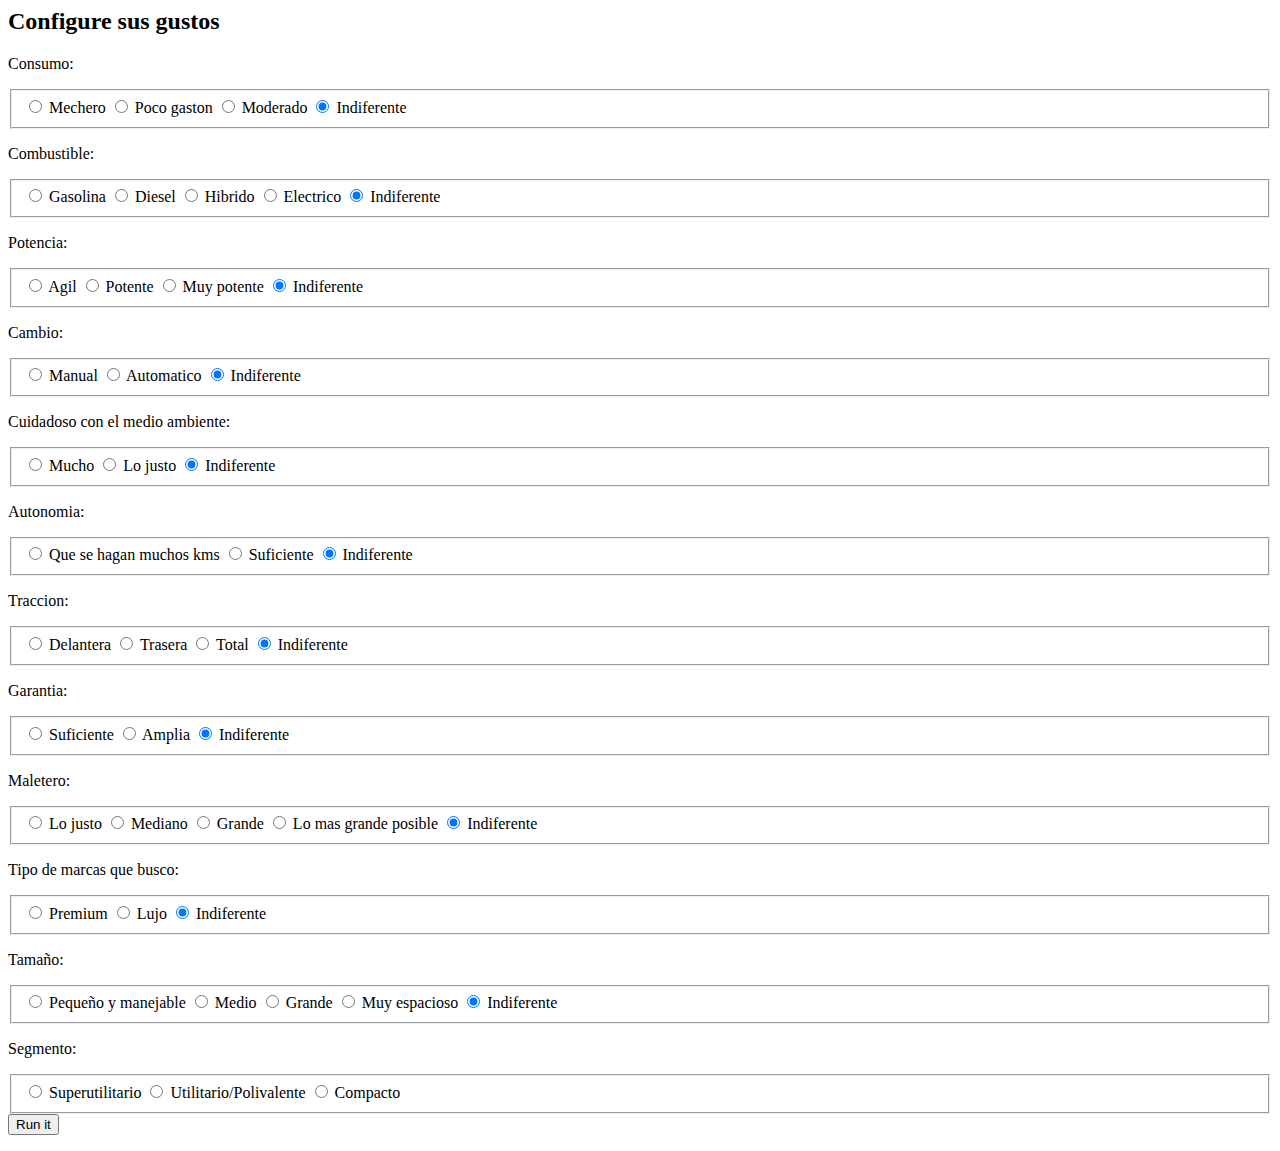
==== CarRecommender/templates/student.html @ e335755c "commited!" ====
<html>
   <body>
      <h2> Configure sus gustos </h2>
      <form action = "http://localhost:5000/result" method = "POST">
          
          <p>Consumo:</p>
          <fieldset id="groupConsumo">
            <input type="radio"
             name="Consumo" value="Mechero">
            <label for="contactChoice1">Mechero</label>
              
            <input type="radio"
             name="Consumo" value="Poco gaston">
            <label for="contactChoice1">Poco gaston</label>

            <input type="radio"
             name="Consumo" value="Moderado">
            <label for="contactChoice2">Moderado</label>

            <input type="radio"
             name="Consumo" value="Indiferente" checked="checked">
            <label for="contactChoice3">Indiferente</label>
          </fieldset>
          
          <p>Combustible:</p>
          <fieldset id="groupCombustible">
            <input type="radio"
             name="Combustible" value="Gasolina">
            <label for="contactChoice1">Gasolina</label>
              
            <input type="radio"
             name="Combustible" value="Diesel">
            <label for="contactChoice1">Diesel</label>

            <input type="radio"
             name="Combustible" value="Hibrido">
            <label for="contactChoice2">Hibrido</label>

            <input type="radio"
             name="Combustible" value="Electrico">
            <label for="contactChoice3">Electrico</label>

            <input type="radio"
             name="Combustible" value="Indiferente" checked="checked">
            <label for="contactChoice3">Indiferente</label>
          </fieldset>
          
          <p>Potencia:</p>
          <fieldset id="groupPotencia">             
            <input type="radio"
             name="Potencia" value="Agil">
            <label for="contactChoice1">Agil</label>

            <input type="radio"
             name="Potencia" value="Potente">
            <label for="contactChoice2">Potente</label>

            <input type="radio"
             name="Potencia" value="Muy potente">
            <label for="contactChoice3">Muy potente</label>
           
            <input type="radio"
             name="Potencia" value="Indiferente" checked="checked">
            <label for="contactChoice3">Indiferente</label>
          </fieldset>
          
          <p>Cambio:</p>
          <fieldset id="groupCambio">
            <input type="radio"
             name="Cambio" value="Manual">
            <label for="contactChoice1">Manual</label>
              
            <input type="radio"
             name="Cambio" value="Automatico">
            <label for="contactChoice1">Automatico</label>

            <input type="radio"
             name="Cambio" value="Indiferente" checked="checked">
            <label for="contactChoice2">Indiferente</label>
          </fieldset>
          
          <p>Cuidadoso con el medio ambiente:</p>
          <fieldset id="groupCo2">
            <input type="radio"
             name="Co2" value="Mucho">
            <label for="contactChoice1">Mucho</label>
              
            <input type="radio"
             name="Co2" value="Lo justo">
            <label for="contactChoice1">Lo justo</label>

            <input type="radio"
             name="Co2" value="Indiferente" checked="checked">
            <label for="contactChoice2">Indiferente</label>
          </fieldset>
          
          <p>Autonomia:</p>
          <fieldset id="groupAutonomia">
            <input type="radio"
             name="Autonomia" value="Que se hagan muchos kms">
            <label for="contactChoice1">Que se hagan muchos kms</label>
              
            <input type="radio"
             name="Autonomia" value="Suficiente">
            <label for="contactChoice1">Suficiente</label>

            <input type="radio"
             name="Autonomia" value="Indiferente" checked="checked">
            <label for="contactChoice2">Indiferente</label>
          </fieldset>
          
          <p>Traccion:</p>
          <fieldset id="groupTraccion">
            <input type="radio"
             name="Traccio" value="Delantera">
            <label for="contactChoice1">Delantera</label>
              
            <input type="radio"
             name="Traccio" value="Trasera">
            <label for="contactChoice1">Trasera</label>

            <input type="radio"
             name="Traccio" value="Total">
            <label for="contactChoice2">Total</label>
              
            <input type="radio"
             name="Traccio" value="Indiferente" checked="checked">
            <label for="contactChoice2">Indiferente</label>
          </fieldset>
          
          <p>Garantia:</p>
          <fieldset id="groupGarantia">
            <input type="radio"
             name="Garantia" value="Suficiente">
            <label for="contactChoice1">Suficiente</label>
              
            <input type="radio"
             name="Garantia" value="Amplia">
            <label for="contactChoice1">Amplia</label>

            <input type="radio"
             name="Garantia" value="Indiferente" checked="checked">
            <label for="contactChoice2">Indiferente</label>
          </fieldset>
          
          <p>Maletero:</p>
          <fieldset id="groupMaletero">
            <input type="radio"
             name="Maletero" value="Lo justo">
            <label for="contactChoice1">Lo justo</label>
              
            <input type="radio"
             name="Maletero" value="Mediano">
            <label for="contactChoice1">Mediano</label>

            <input type="radio"
             name="Maletero" value="Grande">
            <label for="contactChoice2">Grande</label>
              
            <input type="radio"
             name="Maletero" value="Lo mas grande posible">
            <label for="contactChoice2">Lo mas grande posible</label>
              
            <input type="radio"
             name="Maletero" value="Indiferente" checked="checked">
            <label for="contactChoice2">Indiferente</label>
          </fieldset>
          
          <p>Tipo de marcas que busco:</p>
          <fieldset id="groupMarcas">            
            <input type="radio"
             name="Marcas" value="Premium">
            <label for="contactChoice1">Premium</label>

            <input type="radio"
             name="Marcas" value="Lujo">
            <label for="contactChoice2">Lujo</label>

            <input type="radio"
             name="Marcas" value="Indiferente" checked="checked">
            <label for="contactChoice1">Indiferente</label>
          </fieldset>
          
          <p>Tamaño:</p>
          <fieldset id="groupTamaño">
            <input type="radio"
             name="Tamaño" value="Pequeño y manejable">
            <label for="contactChoice1">Pequeño y manejable</label>
              
            <input type="radio"
             name="Tamaño" value="Medio">
            <label for="contactChoice1">Medio</label>

            <input type="radio"
             name="Tamaño" value="Grande">
            <label for="contactChoice2">Grande</label>
              
            <input type="radio"
             name="Tamaño" value="Muy espacioso">
            <label for="contactChoice2">Muy espacioso</label>
              
            <input type="radio"
             name="Tamaño" value="Indiferente" checked="checked">
            <label for="contactChoice2">Indiferente</label>
          </fieldset>
          
          <p>Segmento:</p>
          <fieldset id="groupSegmento">
            <input type="radio"
             name="Segmento" value="Superutilitario">
            <label for="contactChoice1">Superutilitario</label>
              
            <input type="radio"
             name="Segmento" value="Utilitario/Polivalente">
            <label for="contactChoice1">Utilitario/Polivalente</label>

            <input type="radio"
             name="Segmento" value="Compacto">
            <label for="contactChoice2">Compacto</label>
          </fieldset>
          <button type="submit" class="btn btn-primary">Run it</button>
      </form>
      
   </body>
</html>
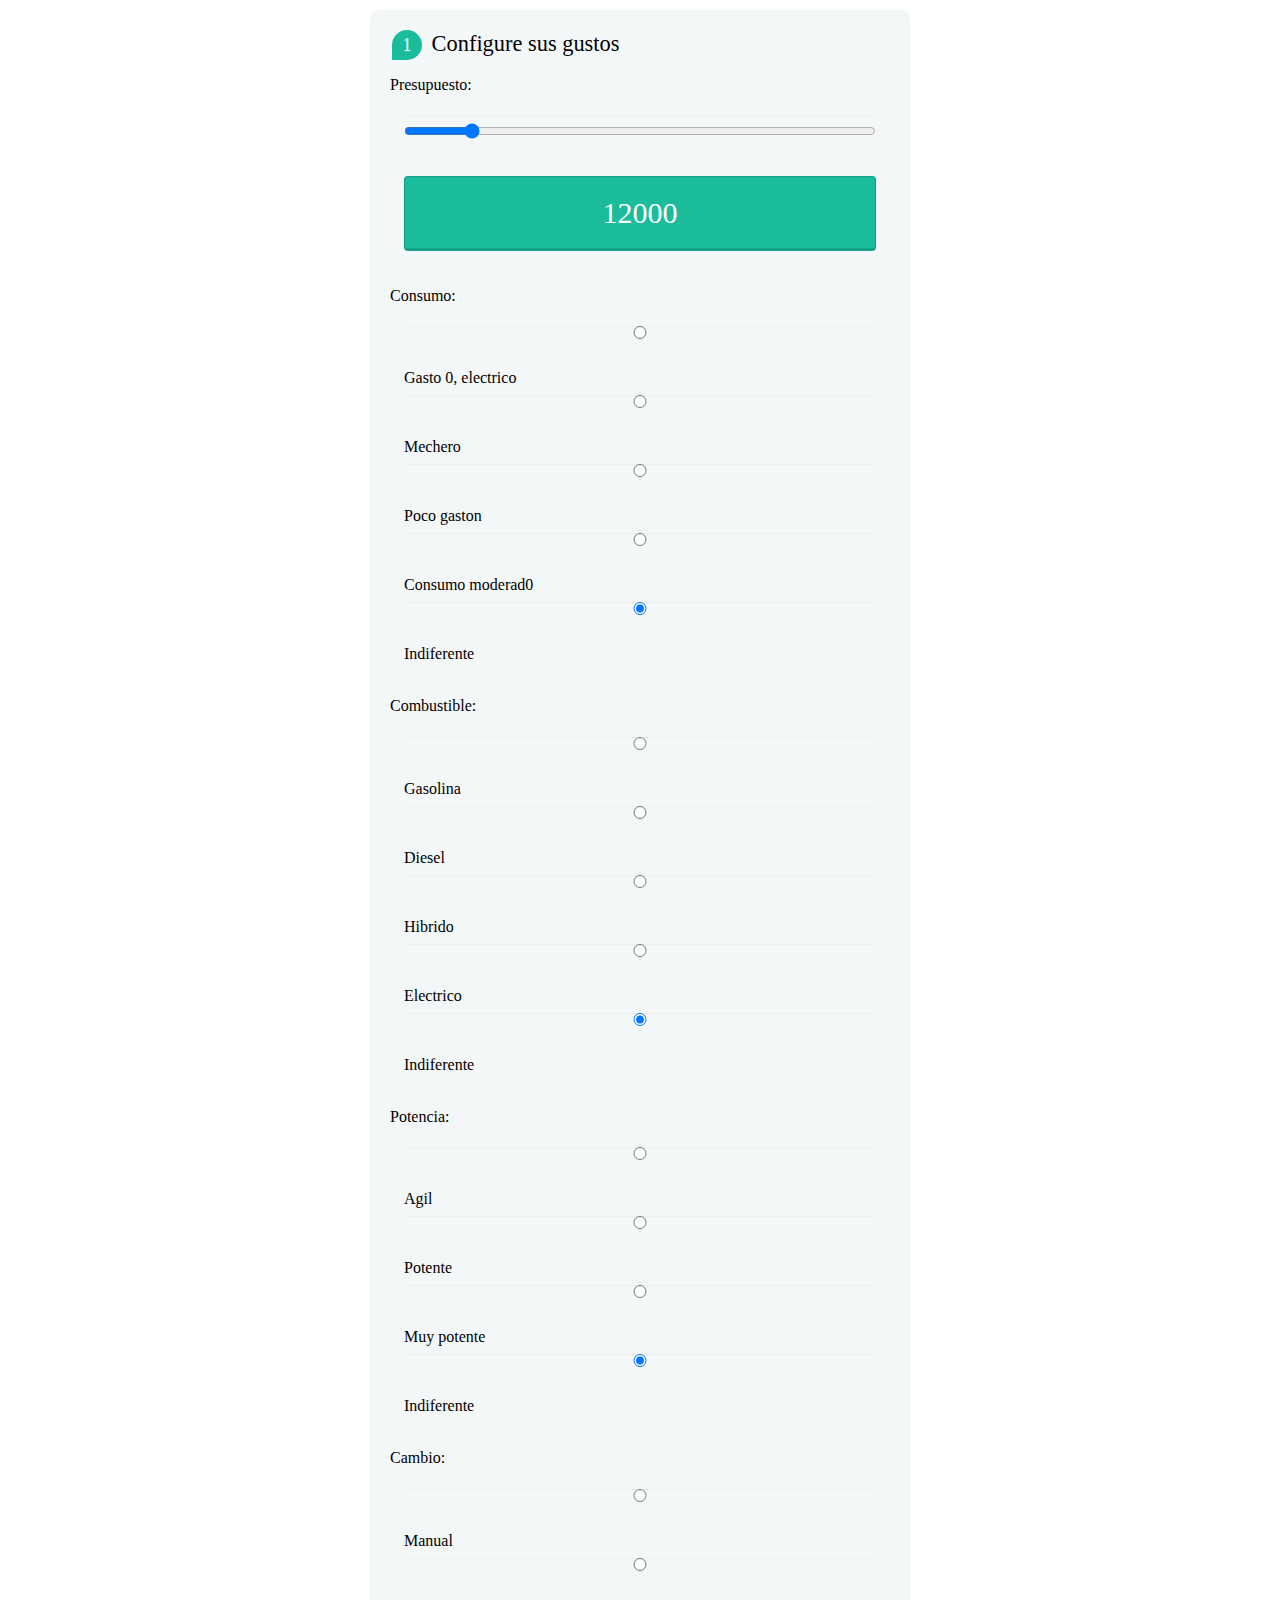
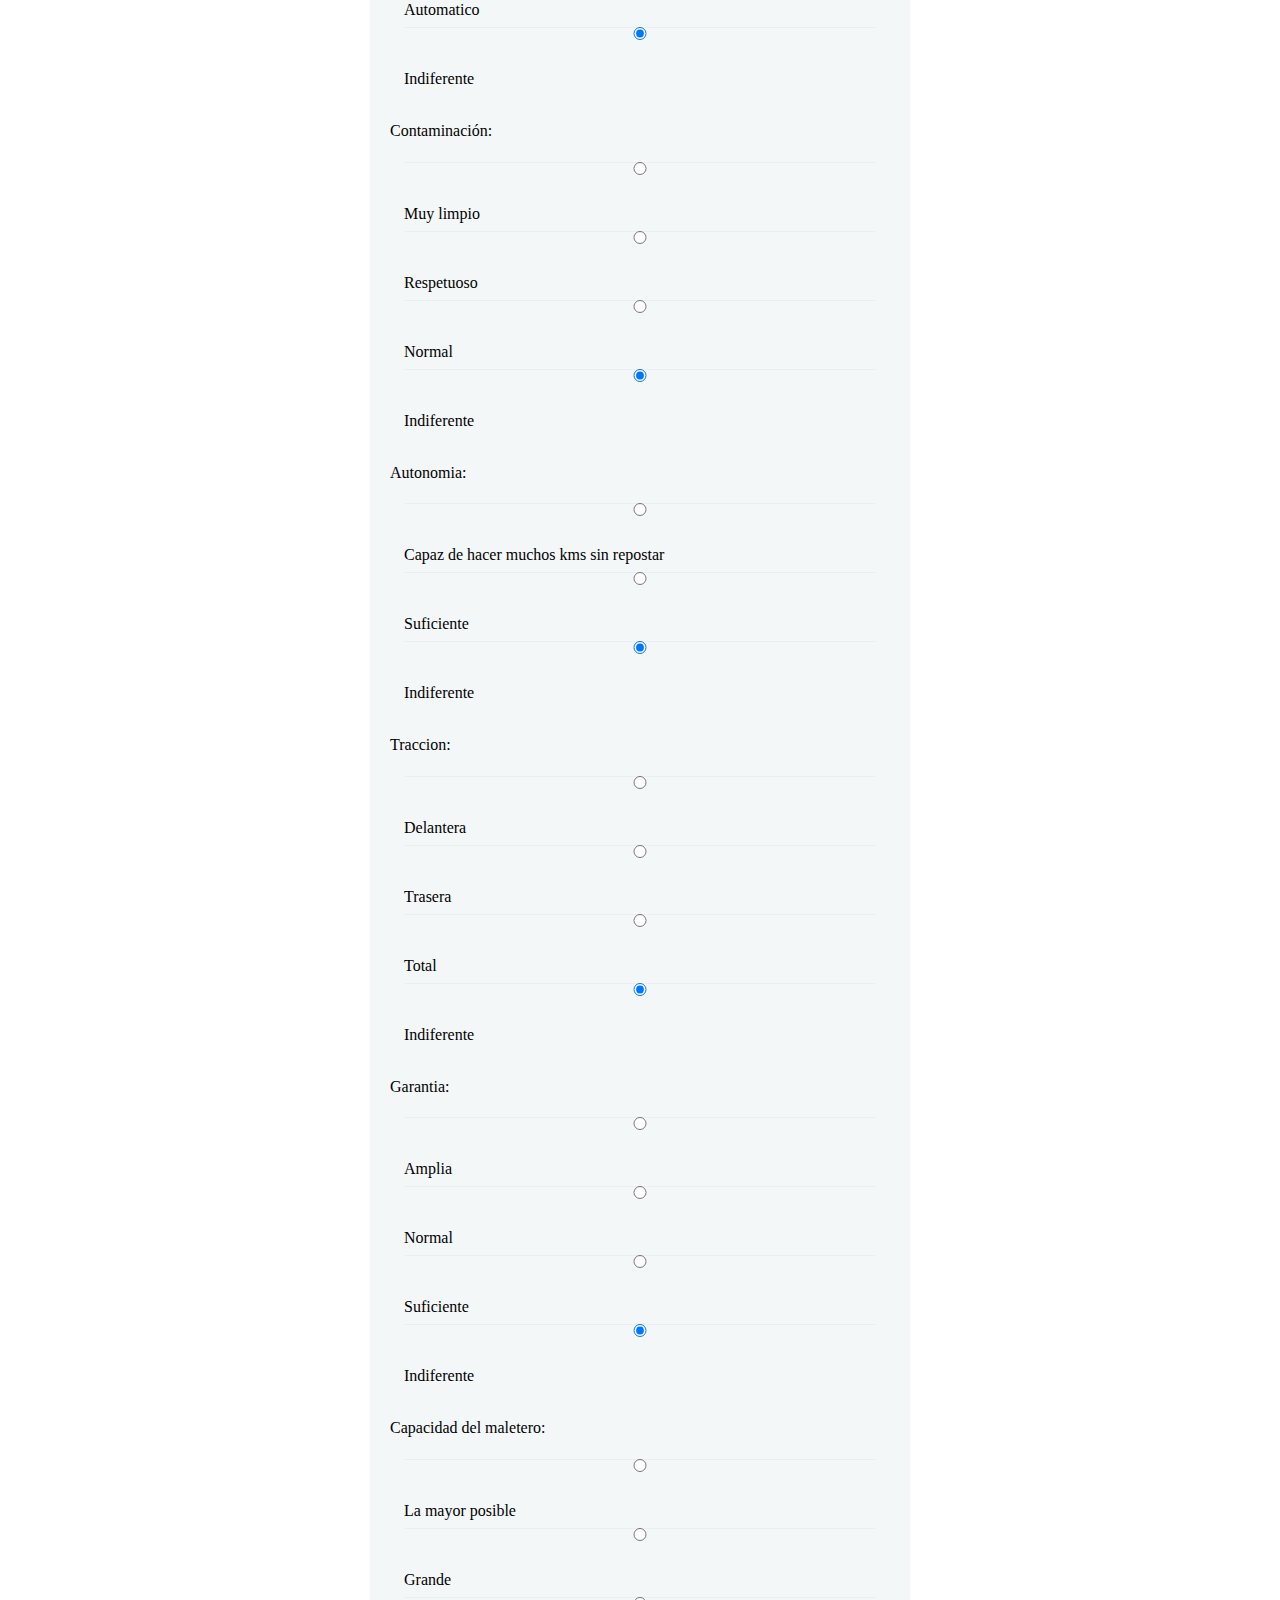
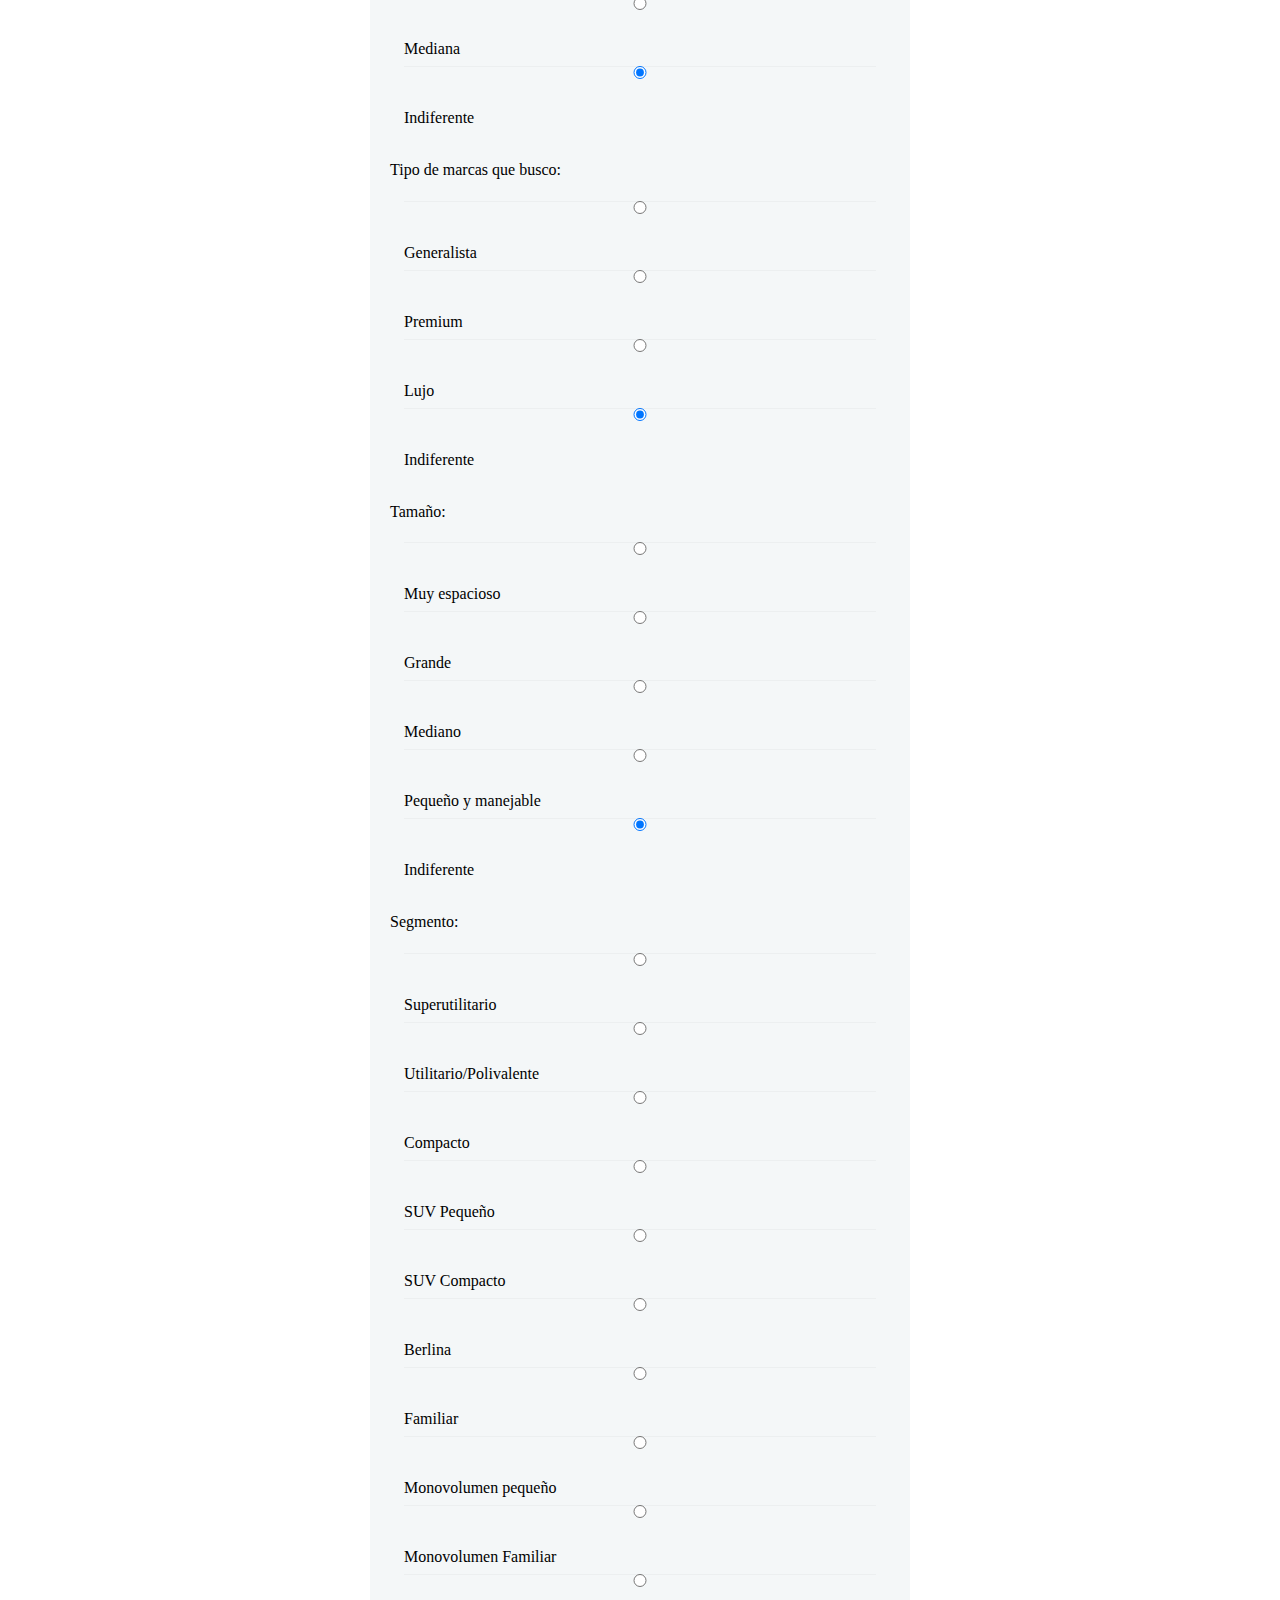
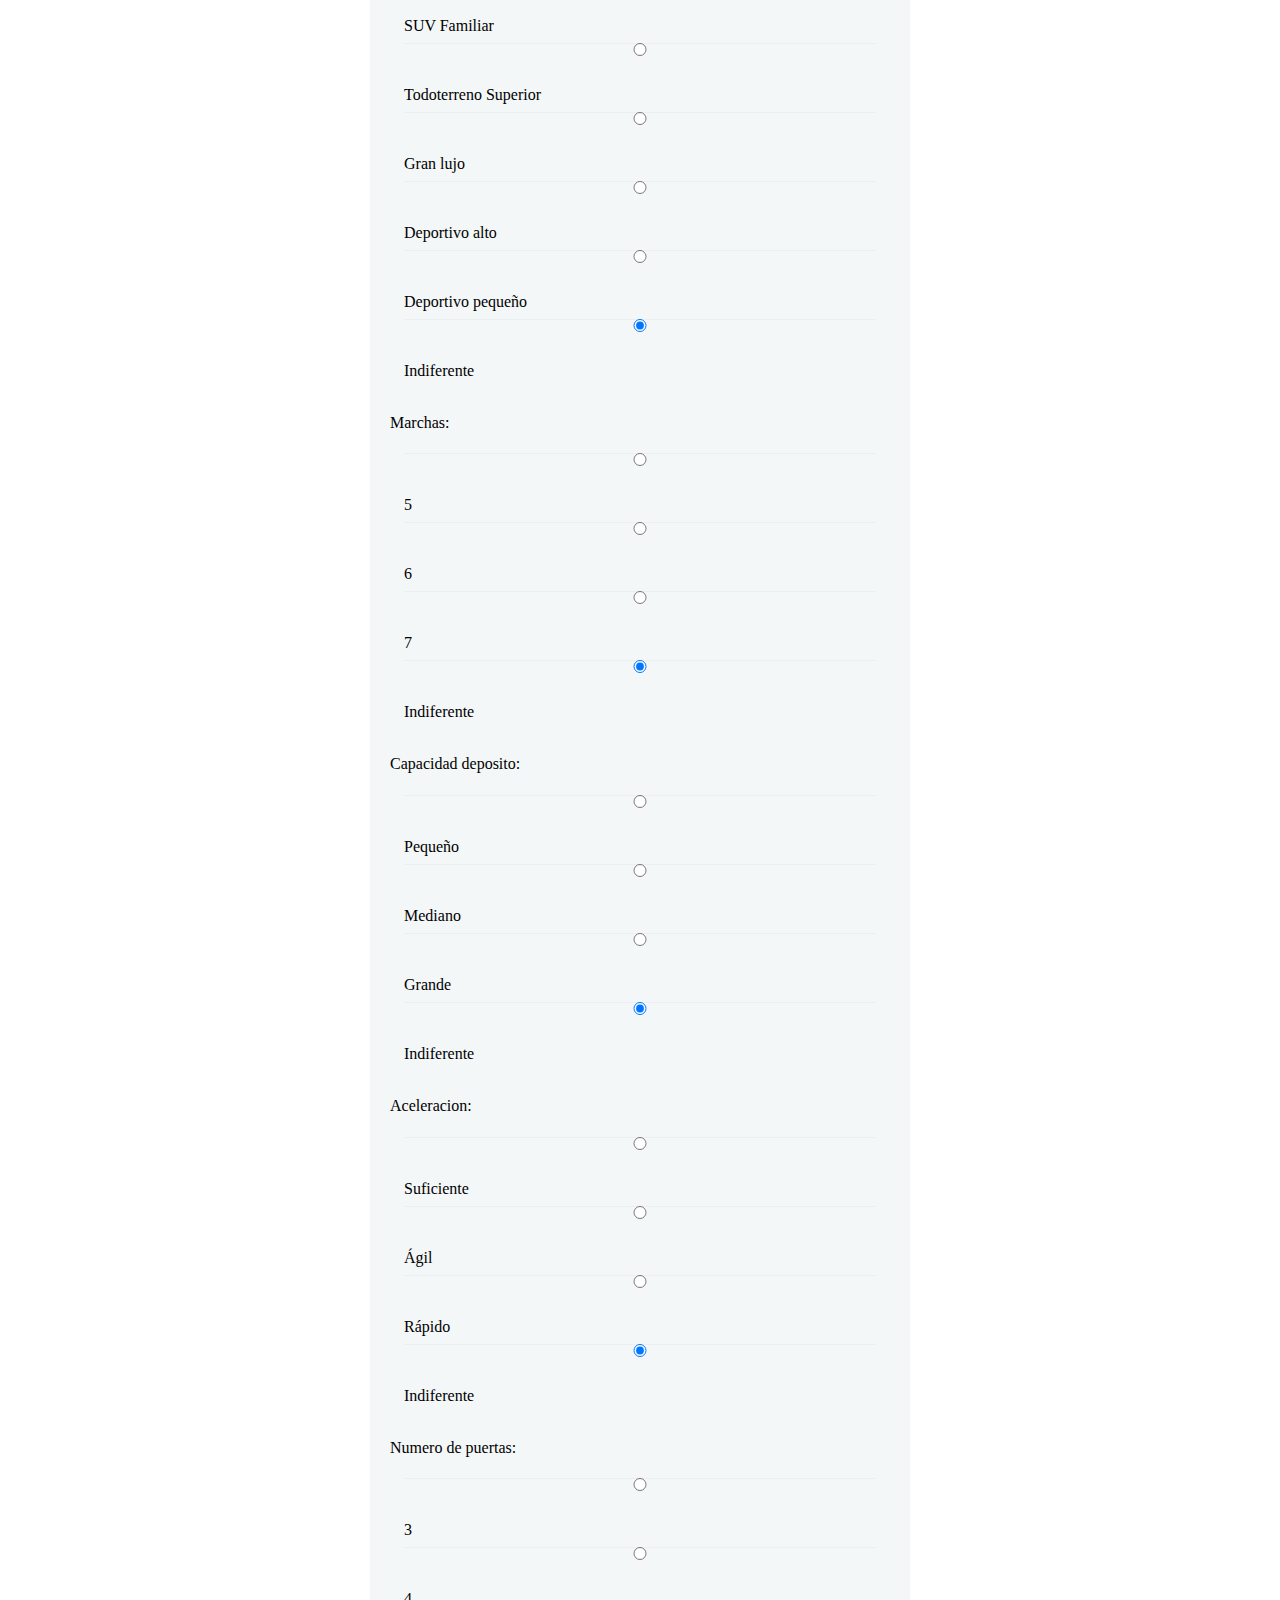
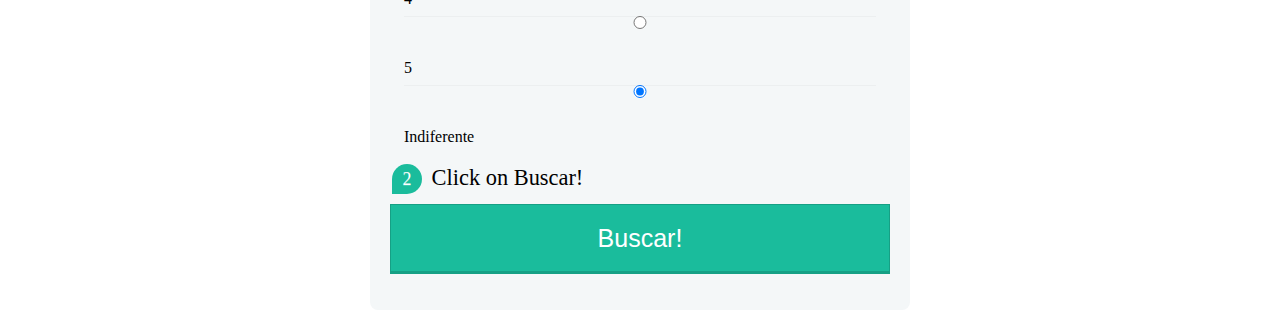
==== commit 97975264: "Subida way!" ====
--- a/CarRecommender/templates/student.html
+++ b/CarRecommender/templates/student.html
@@ -1,225 +1,480 @@
 <html>
-   <body>
-      <h2> Configure sus gustos </h2>
-      <form action = "http://localhost:5000/result" method = "POST">
-          
-          <p>Consumo:</p>
-          <fieldset id="groupConsumo">
-            <input type="radio"
-             name="Consumo" value="Mechero">
-            <label for="contactChoice1">Mechero</label>
-              
-            <input type="radio"
-             name="Consumo" value="Poco gaston">
-            <label for="contactChoice1">Poco gaston</label>
-
-            <input type="radio"
-             name="Consumo" value="Moderado">
-            <label for="contactChoice2">Moderado</label>
-
-            <input type="radio"
-             name="Consumo" value="Indiferente" checked="checked">
-            <label for="contactChoice3">Indiferente</label>
-          </fieldset>
-          
-          <p>Combustible:</p>
-          <fieldset id="groupCombustible">
-            <input type="radio"
-             name="Combustible" value="Gasolina">
-            <label for="contactChoice1">Gasolina</label>
-              
-            <input type="radio"
-             name="Combustible" value="Diesel">
-            <label for="contactChoice1">Diesel</label>
-
-            <input type="radio"
-             name="Combustible" value="Hibrido">
-            <label for="contactChoice2">Hibrido</label>
-
-            <input type="radio"
-             name="Combustible" value="Electrico">
-            <label for="contactChoice3">Electrico</label>
-
-            <input type="radio"
-             name="Combustible" value="Indiferente" checked="checked">
-            <label for="contactChoice3">Indiferente</label>
-          </fieldset>
-          
-          <p>Potencia:</p>
-          <fieldset id="groupPotencia">             
-            <input type="radio"
-             name="Potencia" value="Agil">
-            <label for="contactChoice1">Agil</label>
-
-            <input type="radio"
-             name="Potencia" value="Potente">
-            <label for="contactChoice2">Potente</label>
-
-            <input type="radio"
-             name="Potencia" value="Muy potente">
-            <label for="contactChoice3">Muy potente</label>
-           
-            <input type="radio"
-             name="Potencia" value="Indiferente" checked="checked">
-            <label for="contactChoice3">Indiferente</label>
-          </fieldset>
-          
-          <p>Cambio:</p>
-          <fieldset id="groupCambio">
-            <input type="radio"
-             name="Cambio" value="Manual">
-            <label for="contactChoice1">Manual</label>
-              
-            <input type="radio"
-             name="Cambio" value="Automatico">
-            <label for="contactChoice1">Automatico</label>
-
-            <input type="radio"
-             name="Cambio" value="Indiferente" checked="checked">
-            <label for="contactChoice2">Indiferente</label>
-          </fieldset>
-          
-          <p>Cuidadoso con el medio ambiente:</p>
-          <fieldset id="groupCo2">
-            <input type="radio"
-             name="Co2" value="Mucho">
-            <label for="contactChoice1">Mucho</label>
-              
-            <input type="radio"
-             name="Co2" value="Lo justo">
-            <label for="contactChoice1">Lo justo</label>
-
-            <input type="radio"
-             name="Co2" value="Indiferente" checked="checked">
-            <label for="contactChoice2">Indiferente</label>
-          </fieldset>
-          
-          <p>Autonomia:</p>
-          <fieldset id="groupAutonomia">
-            <input type="radio"
-             name="Autonomia" value="Que se hagan muchos kms">
-            <label for="contactChoice1">Que se hagan muchos kms</label>
-              
-            <input type="radio"
-             name="Autonomia" value="Suficiente">
-            <label for="contactChoice1">Suficiente</label>
-
-            <input type="radio"
-             name="Autonomia" value="Indiferente" checked="checked">
-            <label for="contactChoice2">Indiferente</label>
-          </fieldset>
-          
-          <p>Traccion:</p>
-          <fieldset id="groupTraccion">
-            <input type="radio"
-             name="Traccio" value="Delantera">
-            <label for="contactChoice1">Delantera</label>
-              
-            <input type="radio"
-             name="Traccio" value="Trasera">
-            <label for="contactChoice1">Trasera</label>
-
-            <input type="radio"
-             name="Traccio" value="Total">
-            <label for="contactChoice2">Total</label>
-              
-            <input type="radio"
-             name="Traccio" value="Indiferente" checked="checked">
-            <label for="contactChoice2">Indiferente</label>
-          </fieldset>
-          
-          <p>Garantia:</p>
-          <fieldset id="groupGarantia">
-            <input type="radio"
-             name="Garantia" value="Suficiente">
-            <label for="contactChoice1">Suficiente</label>
-              
-            <input type="radio"
-             name="Garantia" value="Amplia">
-            <label for="contactChoice1">Amplia</label>
-
-            <input type="radio"
-             name="Garantia" value="Indiferente" checked="checked">
-            <label for="contactChoice2">Indiferente</label>
-          </fieldset>
-          
-          <p>Maletero:</p>
-          <fieldset id="groupMaletero">
-            <input type="radio"
-             name="Maletero" value="Lo justo">
-            <label for="contactChoice1">Lo justo</label>
-              
-            <input type="radio"
-             name="Maletero" value="Mediano">
-            <label for="contactChoice1">Mediano</label>
-
-            <input type="radio"
-             name="Maletero" value="Grande">
-            <label for="contactChoice2">Grande</label>
-              
-            <input type="radio"
-             name="Maletero" value="Lo mas grande posible">
-            <label for="contactChoice2">Lo mas grande posible</label>
-              
-            <input type="radio"
-             name="Maletero" value="Indiferente" checked="checked">
-            <label for="contactChoice2">Indiferente</label>
-          </fieldset>
-          
-          <p>Tipo de marcas que busco:</p>
-          <fieldset id="groupMarcas">            
-            <input type="radio"
-             name="Marcas" value="Premium">
-            <label for="contactChoice1">Premium</label>
-
-            <input type="radio"
-             name="Marcas" value="Lujo">
-            <label for="contactChoice2">Lujo</label>
-
-            <input type="radio"
-             name="Marcas" value="Indiferente" checked="checked">
-            <label for="contactChoice1">Indiferente</label>
-          </fieldset>
-          
-          <p>Tamaño:</p>
-          <fieldset id="groupTamaño">
-            <input type="radio"
-             name="Tamaño" value="Pequeño y manejable">
-            <label for="contactChoice1">Pequeño y manejable</label>
-              
-            <input type="radio"
-             name="Tamaño" value="Medio">
-            <label for="contactChoice1">Medio</label>
-
-            <input type="radio"
-             name="Tamaño" value="Grande">
-            <label for="contactChoice2">Grande</label>
-              
-            <input type="radio"
-             name="Tamaño" value="Muy espacioso">
-            <label for="contactChoice2">Muy espacioso</label>
-              
-            <input type="radio"
-             name="Tamaño" value="Indiferente" checked="checked">
-            <label for="contactChoice2">Indiferente</label>
-          </fieldset>
-          
-          <p>Segmento:</p>
-          <fieldset id="groupSegmento">
-            <input type="radio"
-             name="Segmento" value="Superutilitario">
-            <label for="contactChoice1">Superutilitario</label>
-              
-            <input type="radio"
-             name="Segmento" value="Utilitario/Polivalente">
-            <label for="contactChoice1">Utilitario/Polivalente</label>
-
-            <input type="radio"
-             name="Segmento" value="Compacto">
-            <label for="contactChoice2">Compacto</label>
-          </fieldset>
-          <button type="submit" class="btn btn-primary">Run it</button>
-      </form>
-      
+    <head>
+        <style>
+            
+            .form-style-5{
+            max-width: 500px;
+            padding: 10px 20px;
+            background: #f4f7f8;
+            margin: 10px auto;
+            padding: 20px;
+            background: #f4f7f8;
+            border-radius: 8px;
+            font-family: Georgia, "Times New Roman", Times, serif;
+        }
+        .form-style-5 fieldset{
+            border: none;
+        }
+        .form-style-5 legend {
+            font-size: 1.4em;
+            margin-bottom: 10px;
+        }
+        .form-style-5 label {
+            display: block;
+            margin-bottom: 8px;
+        }
+        .form-style-5 output,
+        .form-style-5 input[type="range"],
+        .form-style-5 input[type="radio"] {
+            font-family: Georgia, "Times New Roman", Times, serif;
+            background: rgba(255,255,255,.1);
+            border: none;
+            border-radius: 4px;
+            font-size: 16px;
+            margin: 0;
+            outline: 0;
+            padding: 7px;
+            width: 100%;
+            box-sizing: border-box; 
+            -webkit-box-sizing: border-box;
+            -moz-box-sizing: border-box; 
+            background-color: #e8eeef;
+            color:#8a97a0;
+            -webkit-box-shadow: 0 1px 0 rgba(0,0,0,0.03) inset;
+            box-shadow: 0 1px 0 rgba(0,0,0,0.03) inset;
+            margin-bottom: 30px;
+
+        }
+        .form-style-5 input[type="range"]:focus,
+        .form-style-5 input[type="radio"]:focus{
+            background: #d2d9dd;
+        }
+
+        .form-style-5 .number {
+            background: #1abc9c;
+            color: #fff;
+            height: 30px;
+            width: 30px;
+            display: inline-block;
+            font-size: 0.8em;
+            margin-right: 4px;
+            line-height: 30px;
+            text-align: center;
+            text-shadow: 0 1px 0 rgba(255,255,255,0.2);
+            border-radius: 15px 15px 15px 0px;
+        }
+        .form-style-5 output{
+            position: relative;
+            display: block;
+            padding: 19px 39px 18px 39px;
+            color: #FFF;
+            margin: 0 auto;
+            background: #1abc9c;
+            font-size: 30px;
+            text-align: center;
+            font-style: normal;
+            width: 100%;
+            border: 1px solid #16a085;
+            border-width: 1px 1px 3px;
+            margin-bottom: 10px;
+        }
+            
+        .form-style-5 input[type="submit"],
+        .form-style-5 input[type="button"]
+        {
+            position: relative;
+            display: block;
+            padding: 19px 39px 18px 39px;
+            color: #FFF;
+            margin: 0 auto;
+            background: #1abc9c;
+            font-size: 25px;
+            text-align: center;
+            font-style: normal;
+            width: 100%;
+            border: 1px solid #16a085;
+            border-width: 1px 1px 3px;
+            margin-bottom: 10px;
+        }
+        .form-style-5 input[type="submit"]:hover,
+        .form-style-5 input[type="button"]:hover
+        {
+            background: #109177;
+        }
+
+
+            
+        </style>
+    </head>
+    
+    <body>
+      <div class="form-style-5">
+          <legend><span class="number">1</span>  Configure sus gustos</legend>
+          <form action = "http://localhost:5000/result" method = "POST">
+
+              <p>Presupuesto:</p>
+              <fieldset id="groupPrecio">
+
+                  <input type="range" min="0" max="100000" value="12000" step="100" list="tickmarks" id="rangeInput" oninput="output.value = rangeInput.value" style="display:inline-block; vertical-align:middle" name="presupuesto">
+
+                  <output id="output" for="rangeInput">12000</output> 
+
+              </fieldset>
+
+              <p>Consumo:</p>
+              <fieldset id="groupConsumo">
+                <input type="radio"
+                 name="Consumo" value="0">
+                <label for="contactChoice1">Gasto 0, electrico</label>
+
+                <input type="radio"
+                 name="Consumo" value="0.2">
+                <label for="contactChoice1">Mechero</label>
+
+                <input type="radio"
+                 name="Consumo" value="0.35">
+                <label for="contactChoice1">Poco gaston</label>
+
+                <input type="radio"
+                 name="Consumo" value="0.5">
+                <label for="contactChoice2">Consumo moderad0</label>
+
+                <input type="radio"
+                 name="Consumo" value="1" checked="checked">
+                <label for="contactChoice3">Indiferente</label>
+              </fieldset>
+
+              <p>Combustible:</p>
+              <fieldset id="groupCombustible">
+                <input type="radio"
+                 name="Combustible" value="0.85">
+                <label for="contactChoice1">Gasolina</label>
+
+                <input type="radio"
+                 name="Combustible" value="1">
+                <label for="contactChoice1">Diesel</label>
+
+                <input type="radio"
+                 name="Combustible" value="0.25">
+                <label for="contactChoice2">Hibrido</label>
+
+                <input type="radio"
+                 name="Combustible" value="0">
+                <label for="contactChoice3">Electrico</label>
+
+                <input type="radio"
+                 name="Combustible" value="0.9" checked="checked">
+                <label for="contactChoice3">Indiferente</label>
+              </fieldset>
+
+              <p>Potencia:</p>
+              <fieldset id="groupPotencia">             
+                <input type="radio"
+                 name="Potencia" value="0.2">
+                <label for="contactChoice1">Agil</label>
+
+                <input type="radio"
+                 name="Potencia" value="0.3">
+                <label for="contactChoice2">Potente</label>
+
+                <input type="radio"
+                 name="Potencia" value="0.6">
+                <label for="contactChoice3">Muy potente</label>
+
+                <input type="radio"
+                 name="Potencia" value="0.16" checked="checked">
+                <label for="contactChoice3">Indiferente</label>
+              </fieldset>
+
+              <p>Cambio:</p>
+              <fieldset id="groupCambio">
+                <input type="radio"
+                 name="Cambio" value="0">
+                <label for="contactChoice1">Manual</label>
+
+                <input type="radio"
+                 name="Cambio" value="1">
+                <label for="contactChoice1">Automatico</label>
+
+                <input type="radio"
+                 name="Cambio" value="0.5" checked="checked">
+                <label for="contactChoice2">Indiferente</label>
+              </fieldset>
+
+              <p>Contaminación:</p>
+              <fieldset id="groupCo2">
+                <input type="radio"
+                 name="Co2" value="0">
+                <label for="contactChoice1">Muy limpio</label>
+
+                <input type="radio"
+                 name="Co2" value="0.18">
+                <label for="contactChoice1">Respetuoso</label>
+
+                <input type="radio"
+                 name="Co2" value="0.25" checked="checked">
+                <label for="contactChoice2">Normal</label>
+
+                <input type="radio"
+                 name="Co2" value="0.3" checked="checked">
+                <label for="contactChoice2">Indiferente</label>
+              </fieldset>
+
+              <p>Autonomia:</p>
+              <fieldset id="groupAutonomia">
+                <input type="radio"
+                 name="Autonomia" value="1">
+                <label for="contactChoice1">Capaz de hacer muchos kms sin repostar</label>
+
+                <input type="radio"
+                 name="Autonomia" value="0.2">
+                <label for="contactChoice1">Suficiente</label>
+
+                <input type="radio"
+                 name="Autonomia" value="0.25" checked="checked">
+                <label for="contactChoice2">Indiferente</label>
+              </fieldset>
+
+              <p>Traccion:</p>
+              <fieldset id="groupTraccion">
+                <input type="radio"
+                 name="Traccio" value="0">
+                <label for="contactChoice1">Delantera</label>
+
+                <input type="radio"
+                 name="Traccio" value="0.4">
+                <label for="contactChoice1">Trasera</label>
+
+                <input type="radio"
+                 name="Traccio" value="1">
+                <label for="contactChoice2">Total</label>
+
+                <input type="radio"
+                 name="Traccio" value="0.2" checked="checked">
+                <label for="contactChoice2">Indiferente</label>
+              </fieldset>
+
+              <p>Garantia:</p>
+              <fieldset id="groupGarantia">
+                <input type="radio"
+                 name="Garantia" value="1">
+                <label for="contactChoice1">Amplia</label>
+
+                <input type="radio"
+                 name="Garantia" value="0.3">
+                <label for="contactChoice1">Normal</label>
+
+                <input type="radio"
+                 name="Garantia" value="0.15" checked="checked">
+                <label for="contactChoice2">Suficiente</label>              
+
+                <input type="radio"
+                 name="Garantia" value="0.2" checked="checked">
+                <label for="contactChoice2">Indiferente</label>
+              </fieldset>
+
+              <p>Capacidad del maletero:</p>
+              <fieldset id="groupMaletero">
+                <input type="radio"
+                 name="Maletero" value="1">
+                <label for="contactChoice1">La mayor posible</label>
+
+                <input type="radio"
+                 name="Maletero" value="0.8">
+                <label for="contactChoice1">Grande</label>
+
+                <input type="radio"
+                 name="Maletero" value="0.2">
+                <label for="contactChoice2">Mediana</label>
+
+                <input type="radio"
+                 name="Maletero" value="0.33" checked="checked">
+                <label for="contactChoice2">Indiferente</label>
+              </fieldset>
+
+              <p>Tipo de marcas que busco:</p>
+              <fieldset id="groupMarcas">            
+                <input type="radio"
+                 name="Marcas" value="0">
+                <label for="contactChoice1">Generalista</label>
+
+                <input type="radio"
+                 name="Marcas" value="0.6">
+                <label for="contactChoice2">Premium</label>
+
+                <input type="radio"
+                 name="Marcas" value="1">
+                <label for="contactChoice2">Lujo</label>              
+
+                <input type="radio"
+                 name="Marcas" value="0.15" checked="checked">
+                <label for="contactChoice1">Indiferente</label>
+              </fieldset>
+
+              <p>Tamaño:</p>
+              <fieldset id="groupTamaño">
+                <input type="radio"
+                 name="Tamaño" value="1">
+                <label for="contactChoice1">Muy espacioso</label>
+
+                <input type="radio"
+                 name="Tamaño" value="0.8">
+                <label for="contactChoice1">Grande</label>
+
+                <input type="radio"
+                 name="Tamaño" value="0.4">
+                <label for="contactChoice2">Mediano</label>
+
+                <input type="radio"
+                 name="Tamaño" value="0.1">
+                <label for="contactChoice2">Pequeño y manejable</label>
+
+                <input type="radio"
+                 name="Tamaño" value="0.5" checked="checked">
+                <label for="contactChoice2">Indiferente</label>
+              </fieldset>
+
+              <p>Segmento:</p>
+              <fieldset id="groupSegmento">
+                <input type="radio"
+                 name="Segmento" value="0">
+                <label for="contactChoice1">Superutilitario</label>
+
+                <input type="radio"
+                 name="Segmento" value="0.02">
+                <label for="contactChoice1">Utilitario/Polivalente</label>
+
+                <input type="radio"
+                 name="Segmento" value="0.04">
+                <label for="contactChoice2">Compacto</label>
+
+                <input type="radio"
+                 name="Segmento" value="0.08">
+                <label for="contactChoice2">SUV Pequeño</label>
+
+                <input type="radio"
+                 name="Segmento" value="0.12">
+                <label for="contactChoice2">SUV Compacto</label>              
+
+                <input type="radio"
+                 name="Segmento" value="0.18">
+                <label for="contactChoice2">Berlina</label>             
+
+                <input type="radio"
+                 name="Segmento" value="0.2">
+                <label for="contactChoice2">Familiar</label>              
+
+                <input type="radio"
+                 name="Segmento" value="0.30">
+                <label for="contactChoice2">Monovolumen pequeño</label>              
+
+                <input type="radio"
+                 name="Segmento" value="0.34">
+                <label for="contactChoice2">Monovolumen Familiar</label>              
+
+                <input type="radio"
+                 name="Segmento" value="0.45">
+                <label for="contactChoice2">SUV Familiar</label>              
+
+                <input type="radio"
+                 name="Segmento" value="0.5">
+                <label for="contactChoice2">Todoterreno Superior</label>
+
+                <input type="radio"
+                 name="Segmento" value="0.75">
+                <label for="contactChoice2">Gran lujo</label>              
+
+                 <input type="radio"
+                 name="Segmento" value="0.80">
+                <label for="contactChoice2">Deportivo alto</label>             
+
+                <input type="radio"
+                 name="Segmento" value="1">
+                <label for="contactChoice2">Deportivo pequeño</label>
+
+                <input type="radio"
+                 name="Segmento" value="0.2" checked="checked">
+                <label for="contactChoice2">Indiferente</label>
+              </fieldset>
+
+              <p>Marchas:</p>
+              <fieldset id="groupMarchas">
+                <input type="radio"
+                 name="Marchas" value="0">
+                <label for="contactChoice1">5</label>
+
+                <input type="radio"
+                 name="Marchas" value="0.2">
+                <label for="contactChoice1">6</label>
+
+                <input type="radio"
+                 name="Marchas" value="1">
+                <label for="contactChoice2">7</label>
+
+                <input type="radio"
+                 name="Marchas" value="0.15" checked="checked">
+                <label for="contactChoice2">Indiferente</label>
+              </fieldset>
+
+              <p>Capacidad deposito:</p>
+              <fieldset id="groupDeposito">
+                <input type="radio"
+                 name="Deposito" value="0.2">
+                <label for="contactChoice1">Pequeño</label>
+
+                <input type="radio"
+                 name="Deposito" value="0.6">
+                <label for="contactChoice1">Mediano</label>
+
+                <input type="radio"
+                 name="Deposito" value="1">
+                <label for="contactChoice2">Grande</label>
+
+                <input type="radio"
+                 name="Deposito" value="1" checked="checked">
+                <label for="contactChoice2">Indiferente</label>
+              </fieldset>
+
+              <p>Aceleracion:</p>
+              <fieldset id="groupAceleracion">
+                <input type="radio"
+                 name="Aceleracion" value="0.1">
+                <label for="contactChoice1">Suficiente</label>
+
+                <input type="radio"
+                 name="Aceleracion" value="0.3">
+                <label for="contactChoice1">Ágil</label>
+
+                <input type="radio"
+                 name="Aceleracion" value="0.6">
+                <label for="contactChoice2">Rápido</label>
+
+                <input type="radio"
+                 name="Aceleracion" value="0.2" checked="checked">
+                <label for="contactChoice2">Indiferente</label>
+              </fieldset>
+
+              <p>Numero de puertas:</p>
+              <fieldset id="groupPuertas">
+                <input type="radio"
+                 name="Puertas" value="0">
+                <label for="contactChoice1">3</label>
+
+                <input type="radio"
+                 name="Puertas" value="0.7">
+                <label for="contactChoice1">4</label>
+
+                <input type="radio"
+                 name="Puertas" value="1">
+                <label for="contactChoice2">5</label>
+
+                <input type="radio"
+                 name="Puertas" value="0.85" checked="checked">
+                <label for="contactChoice2">Indiferente</label>
+              </fieldset>
+              <legend><span class="number">2</span> Click on Buscar!</legend>
+              <input type="submit" value="Buscar!"/>
+          </form>
+        </div>
    </body>
 </html>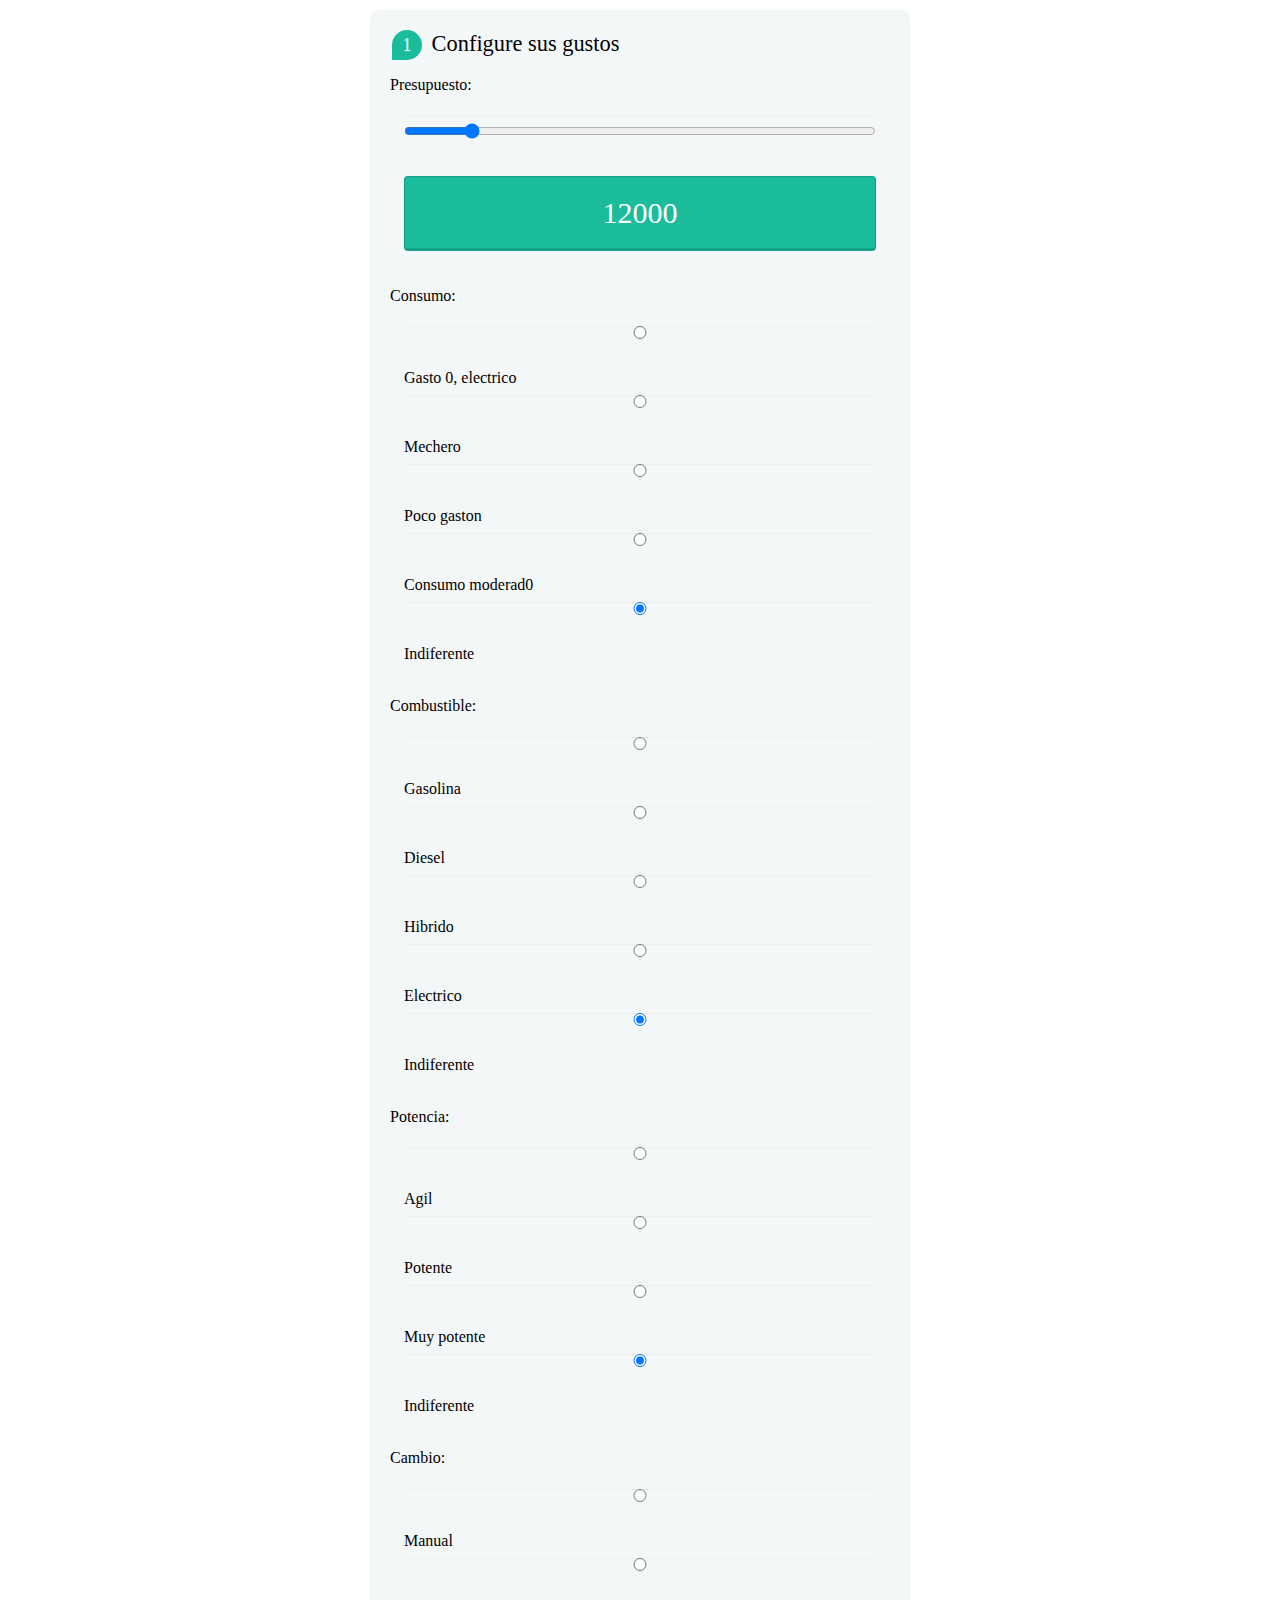
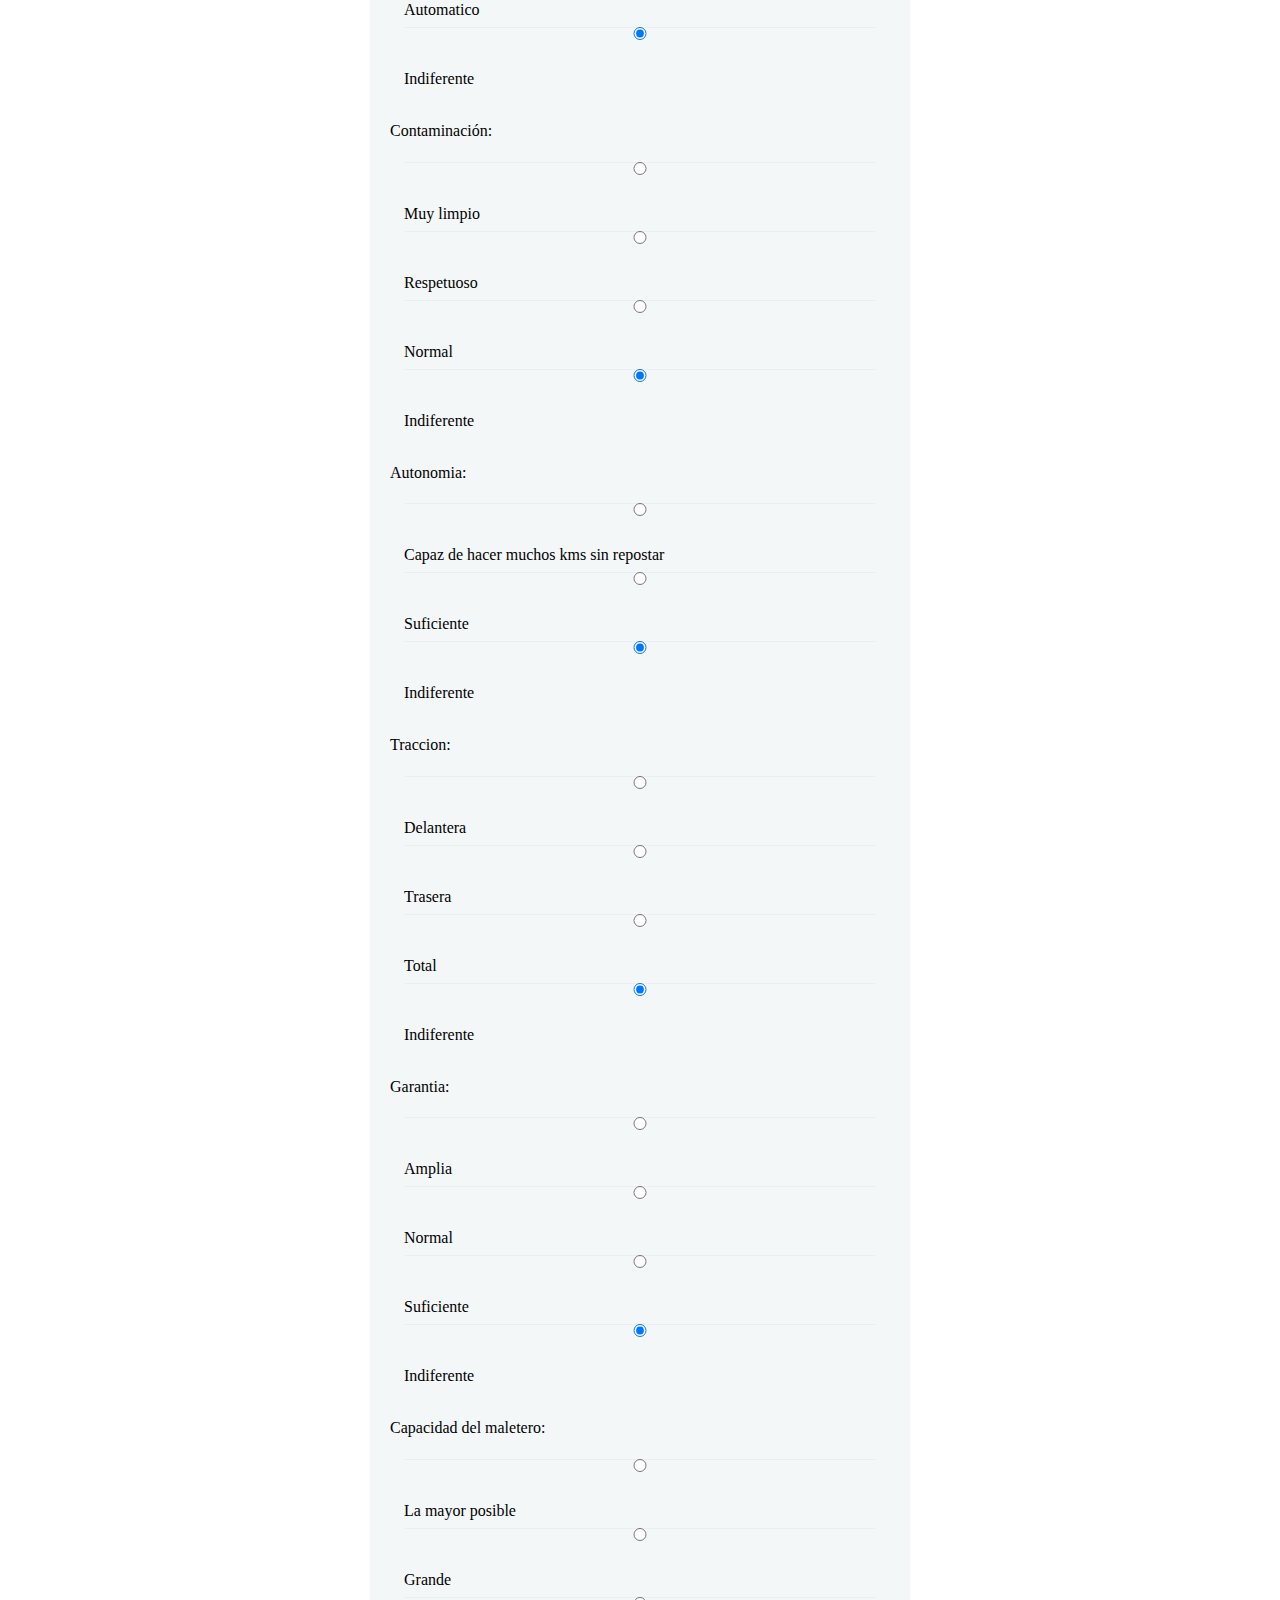
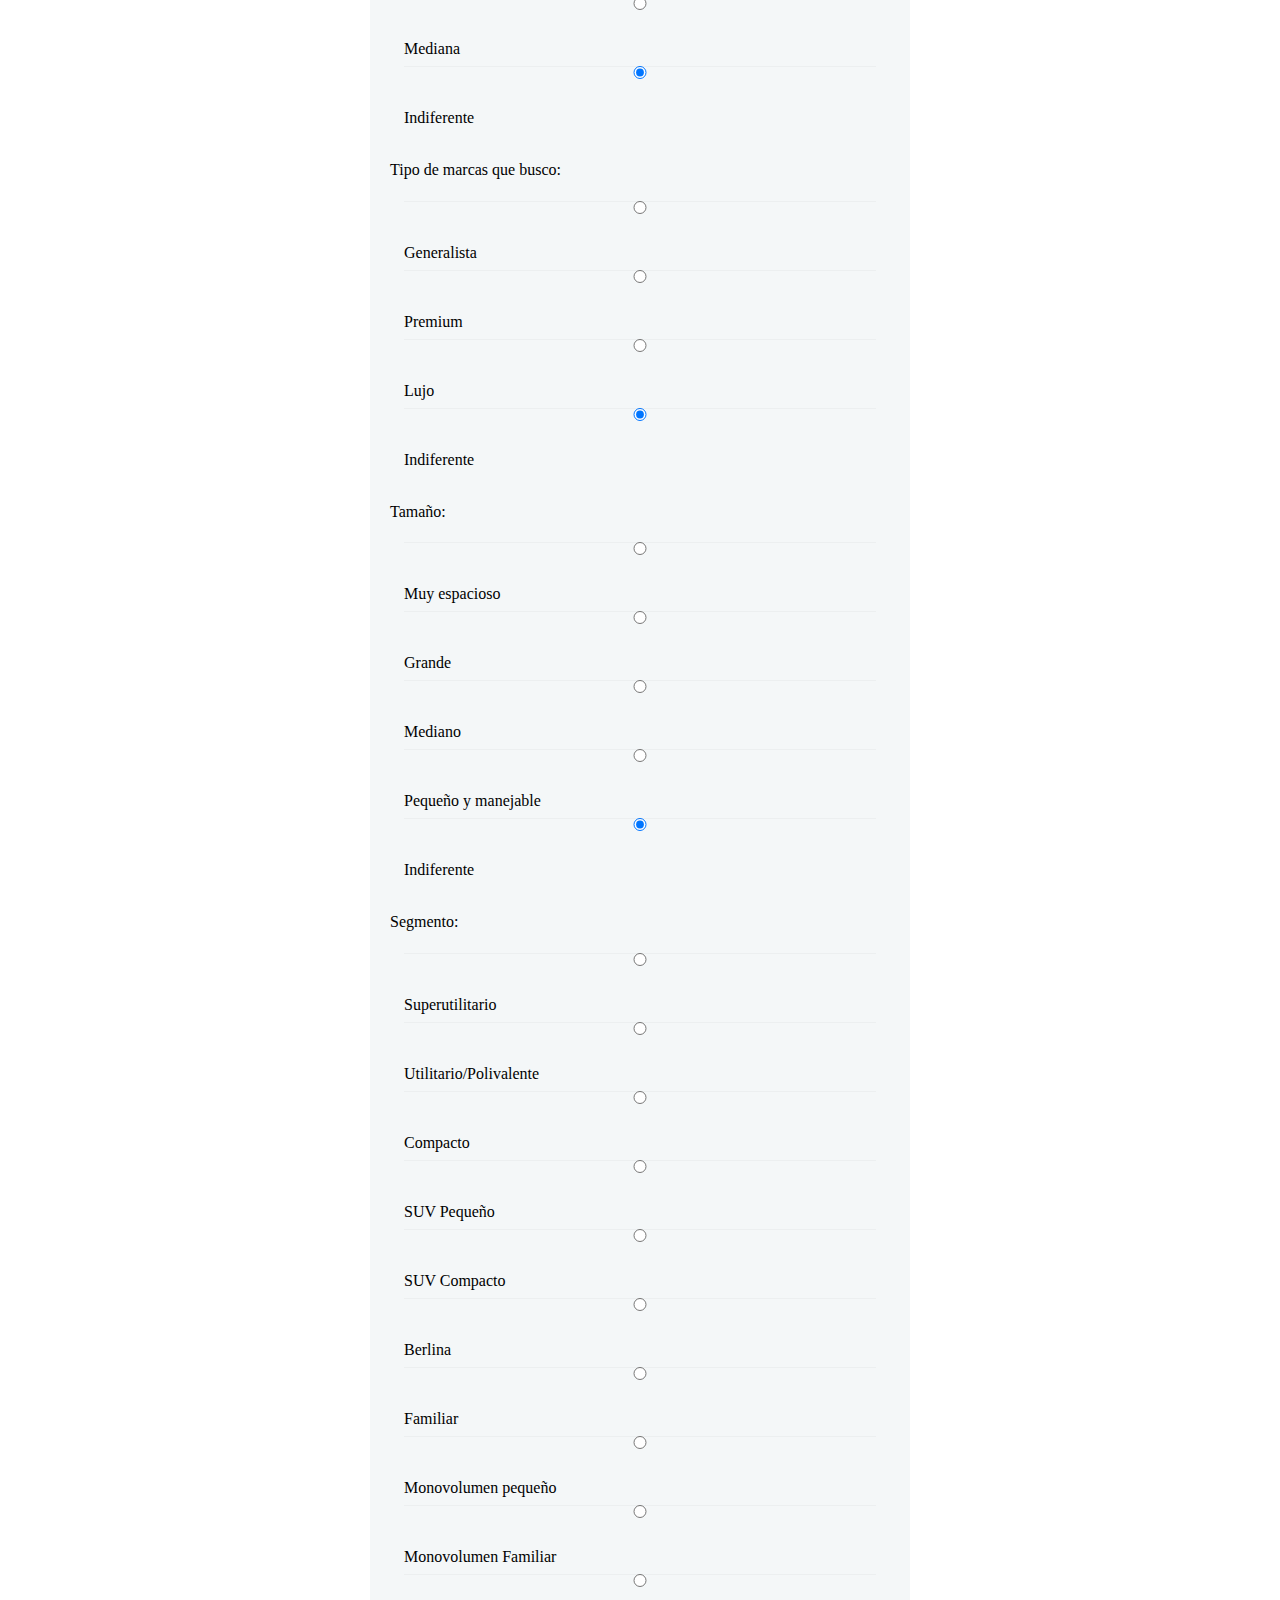
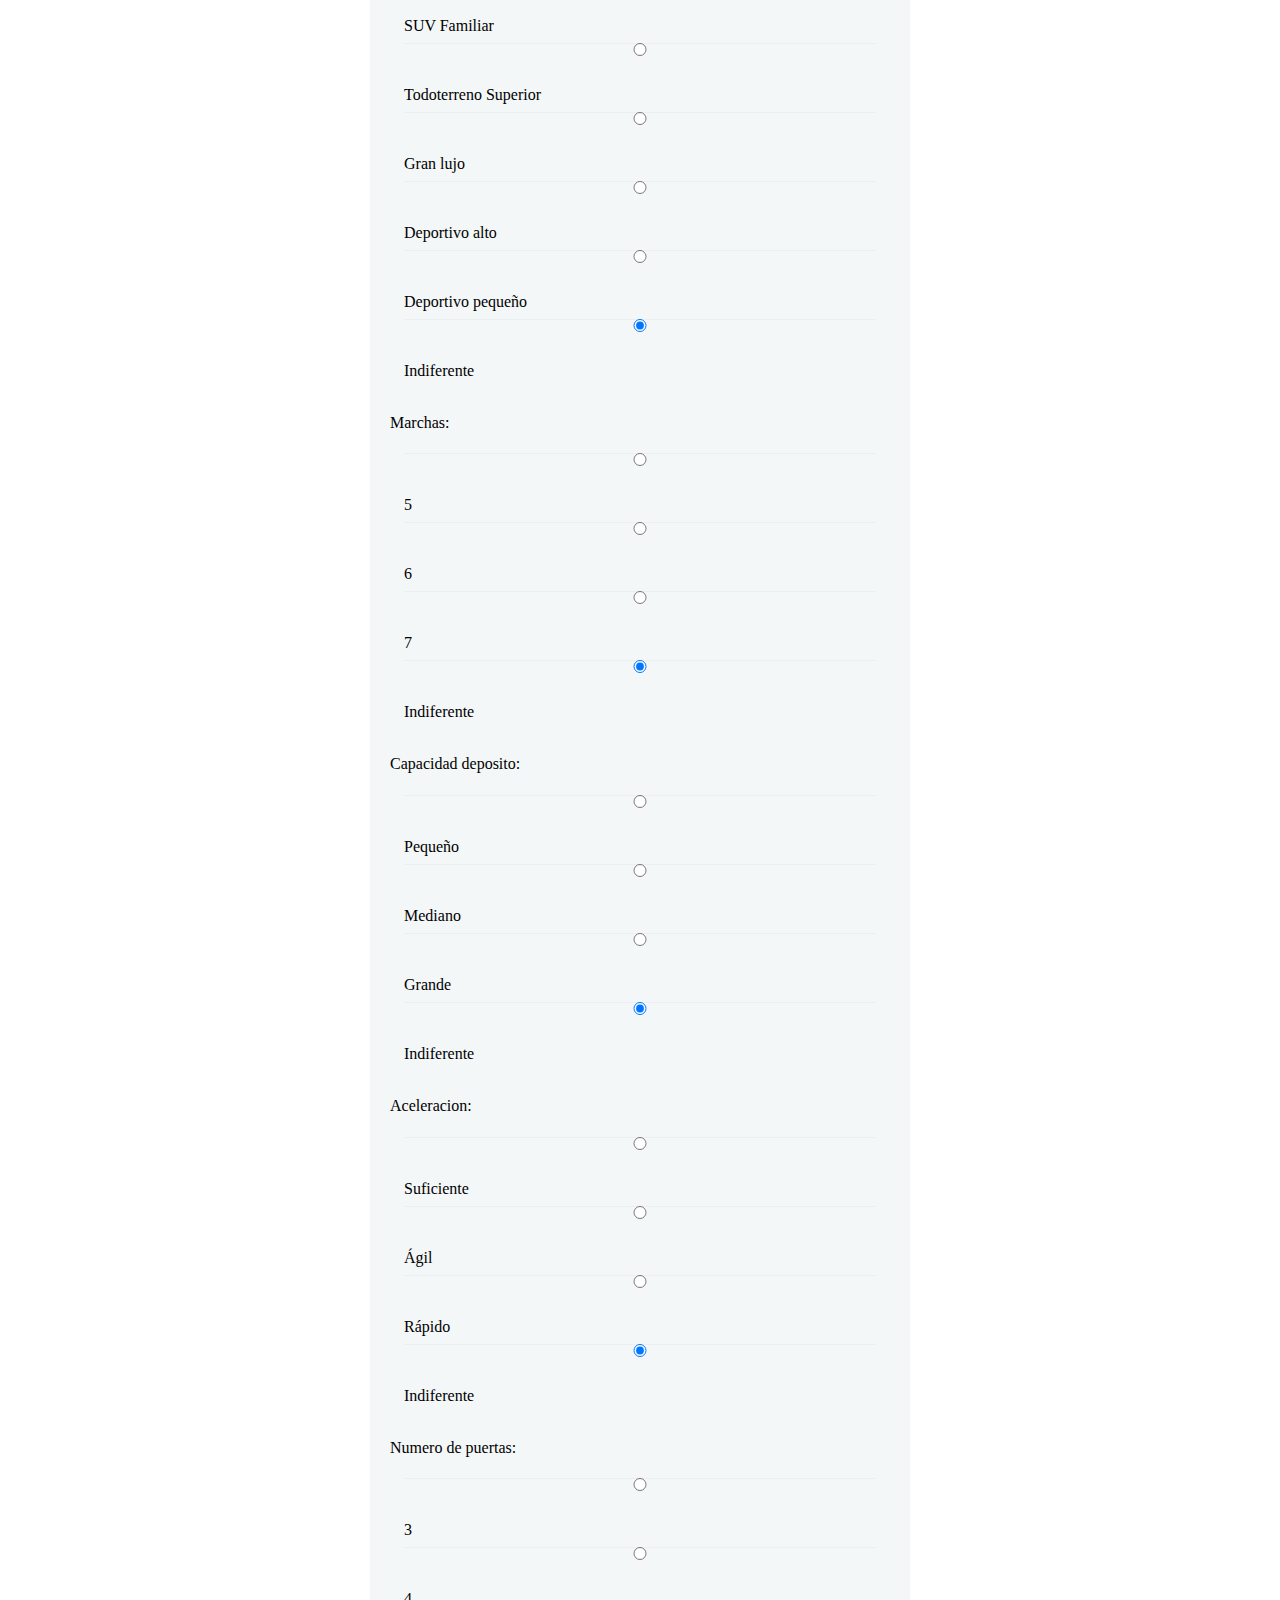
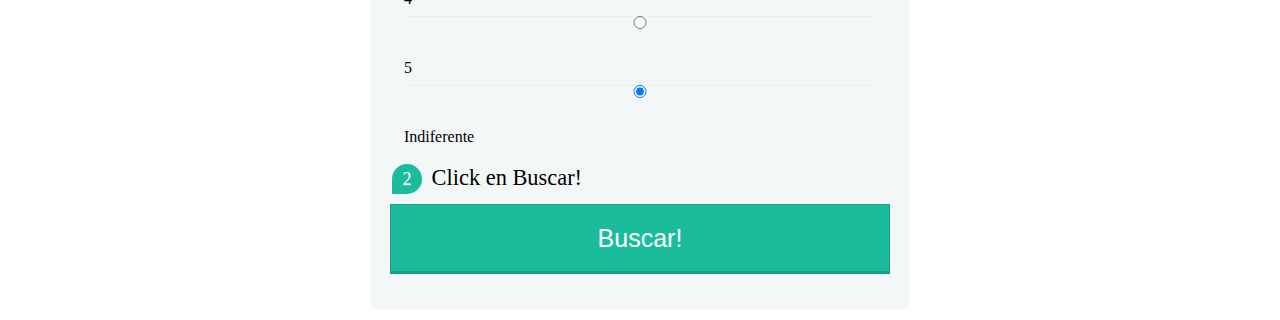
==== commit 1e4eceef: "Views.html modificado para dar formato a la tabla resultado. Index quitado. Faltaría meter la marca " ====
--- a/CarRecommender/templates/student.html
+++ b/CarRecommender/templates/student.html
@@ -2,7 +2,7 @@
     <head>
         <style>
             
-            .form-style-5{
+        .form-style-5{
             max-width: 500px;
             padding: 10px 20px;
             background: #f4f7f8;
@@ -472,7 +472,7 @@
                  name="Puertas" value="0.85" checked="checked">
                 <label for="contactChoice2">Indiferente</label>
               </fieldset>
-              <legend><span class="number">2</span> Click on Buscar!</legend>
+              <legend><span class="number">2</span> Click en Buscar!</legend>
               <input type="submit" value="Buscar!"/>
           </form>
         </div>
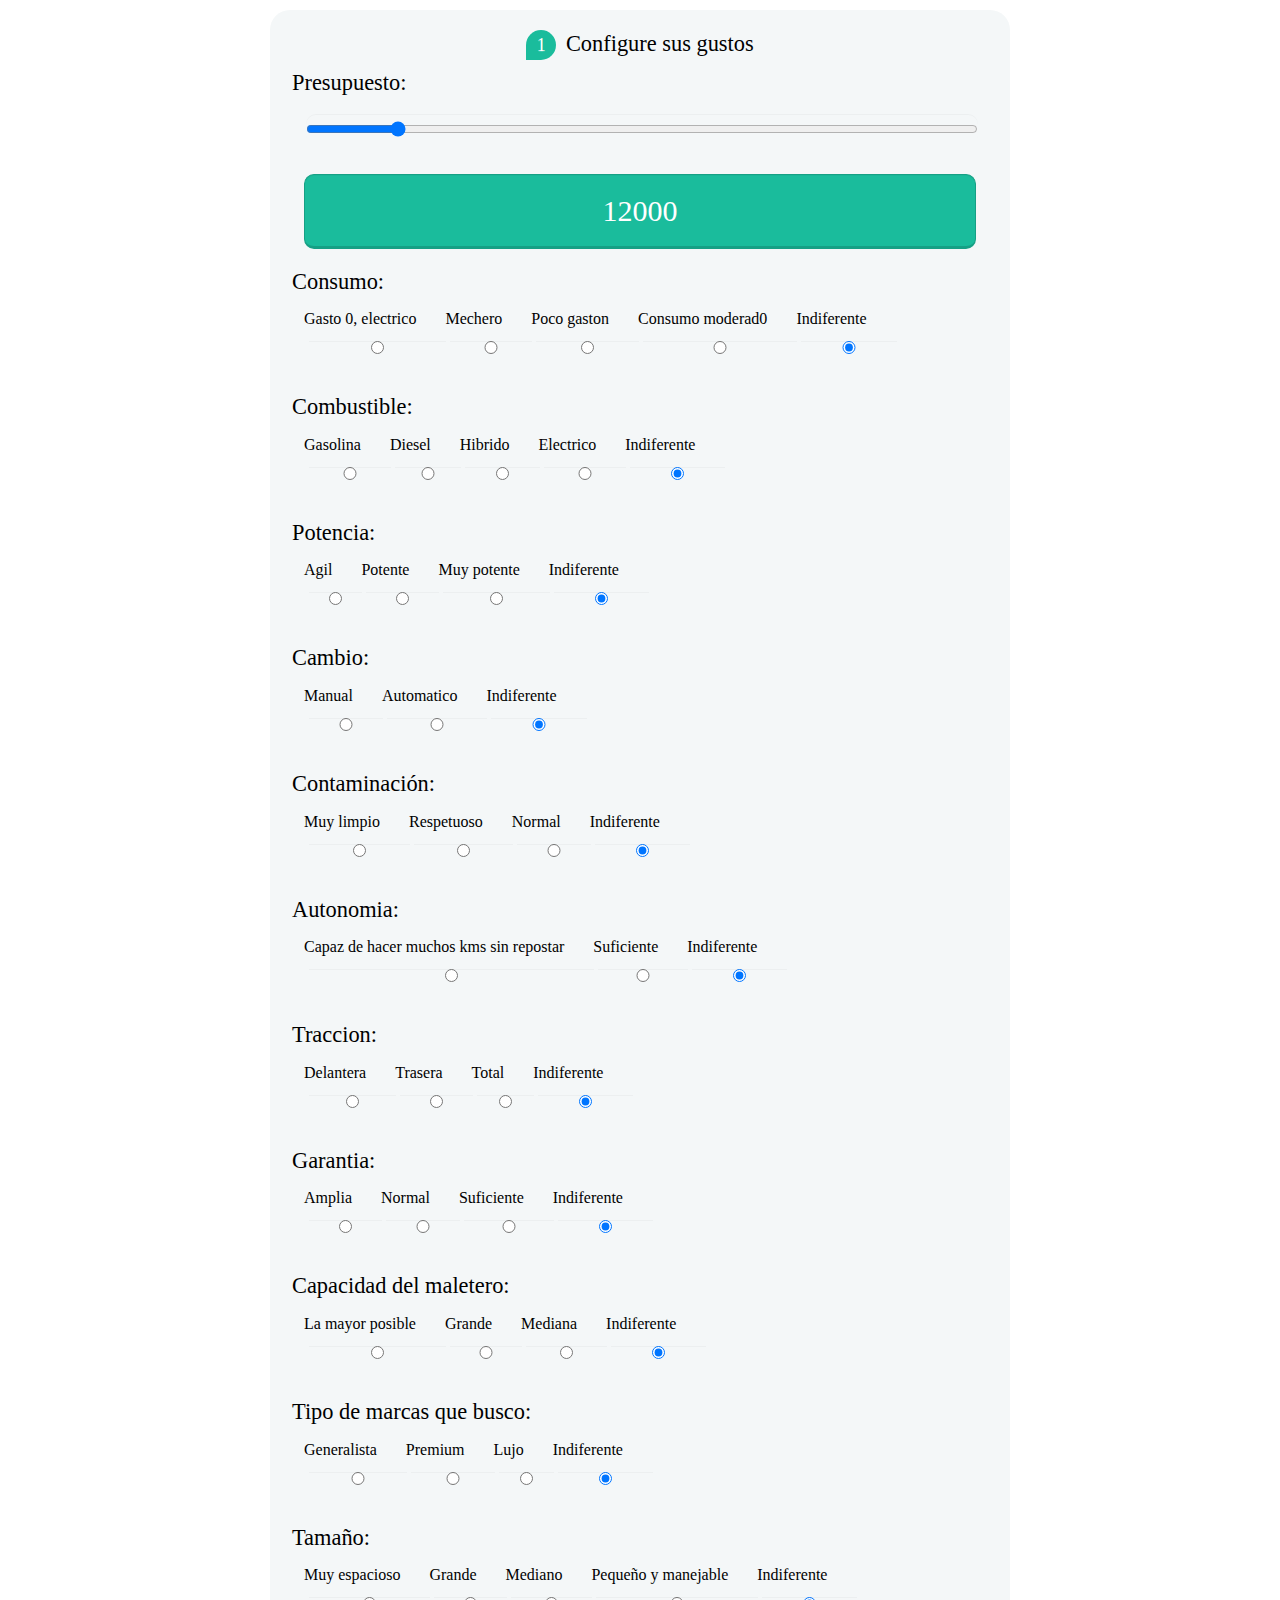
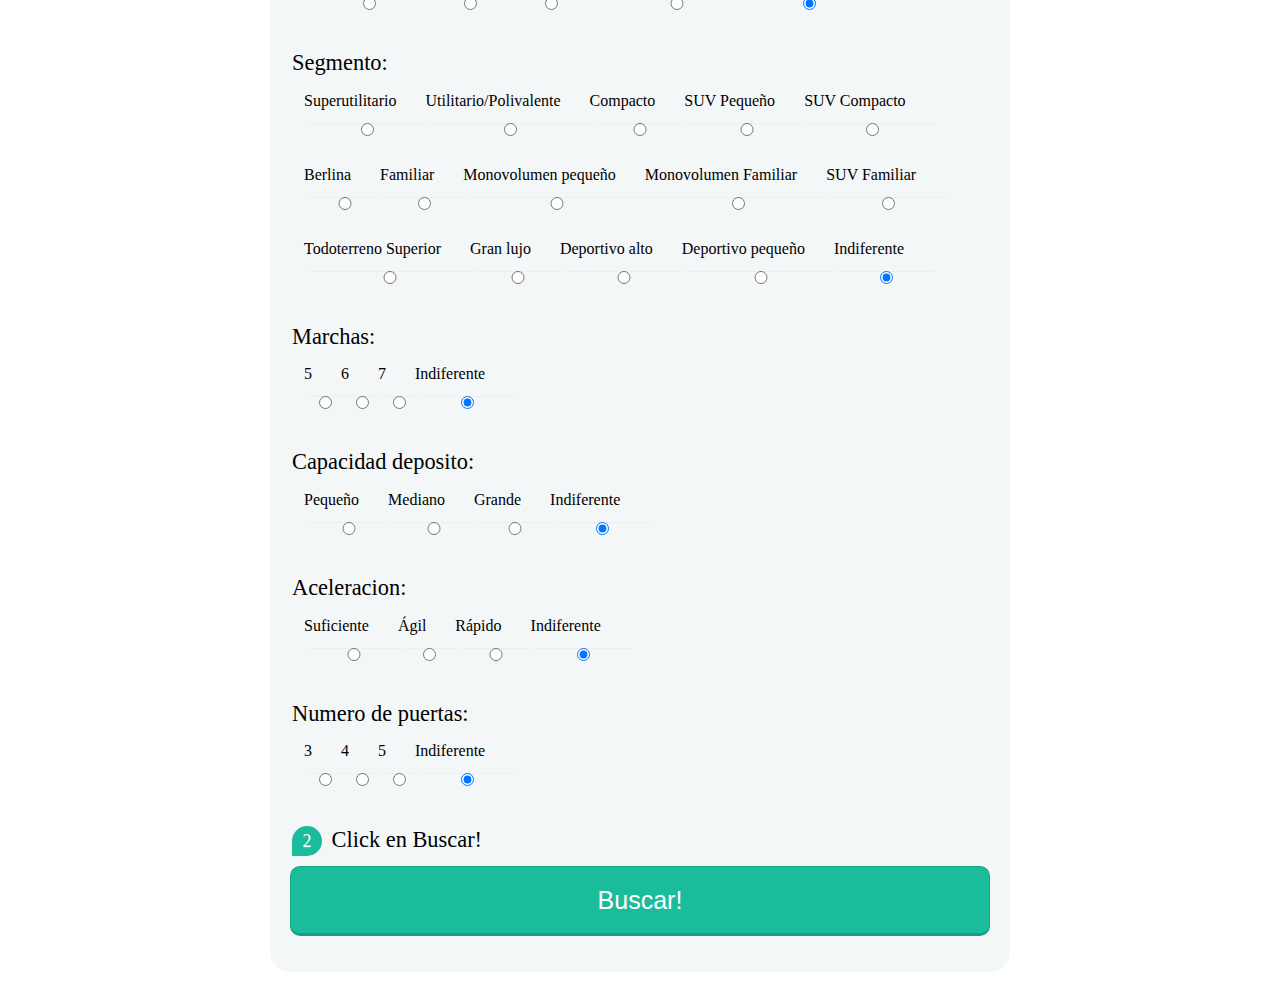
==== commit a0067dcd: "Commited!" ====
--- a/CarRecommender/templates/student.html
+++ b/CarRecommender/templates/student.html
@@ -1,15 +1,18 @@
 <html>
     <head>
         <style>
-            
+ 
+        .wrap {
+            display: inline-block;
+        }   
         .form-style-5{
-            max-width: 500px;
+            max-width: 700px;
             padding: 10px 20px;
             background: #f4f7f8;
             margin: 10px auto;
             padding: 20px;
             background: #f4f7f8;
-            border-radius: 8px;
+            border-radius: 20px;
             font-family: Georgia, "Times New Roman", Times, serif;
         }
         .form-style-5 fieldset{
@@ -20,8 +23,9 @@
             margin-bottom: 10px;
         }
         .form-style-5 label {
-            display: block;
-            margin-bottom: 8px;
+            display: inline-block;
+            margin-bottom: 10px;
+            text-align: center;
         }
         .form-style-5 output,
         .form-style-5 input[type="range"],
@@ -29,9 +33,8 @@
             font-family: Georgia, "Times New Roman", Times, serif;
             background: rgba(255,255,255,.1);
             border: none;
-            border-radius: 4px;
+            border-radius: 10px;
             font-size: 16px;
-            margin: 0;
             outline: 0;
             padding: 7px;
             width: 100%;
@@ -48,6 +51,8 @@
         .form-style-5 input[type="range"]:focus,
         .form-style-5 input[type="radio"]:focus{
             background: #d2d9dd;
+            display: block;
+            margin: 0.5em auto;
         }
 
         .form-style-5 .number {
@@ -92,7 +97,8 @@
             text-align: center;
             font-style: normal;
             width: 100%;
-            border: 1px solid #16a085;
+            border: 4px solid #16a085;
+            border-radius: 10px;
             border-width: 1px 1px 3px;
             margin-bottom: 10px;
         }
@@ -109,10 +115,10 @@
     
     <body>
       <div class="form-style-5">
-          <legend><span class="number">1</span>  Configure sus gustos</legend>
+          <legend align="center"><span class="number">1</span>  Configure sus gustos</legend>
           <form action = "http://localhost:5000/result" method = "POST">
 
-              <p>Presupuesto:</p>
+              <legend>Presupuesto:</legend>
               <fieldset id="groupPrecio">
 
                   <input type="range" min="0" max="100000" value="12000" step="100" list="tickmarks" id="rangeInput" oninput="output.value = rangeInput.value" style="display:inline-block; vertical-align:middle" name="presupuesto">
@@ -121,356 +127,454 @@
 
               </fieldset>
 
-              <p>Consumo:</p>
-              <fieldset id="groupConsumo">
-                <input type="radio"
-                 name="Consumo" value="0">
-                <label for="contactChoice1">Gasto 0, electrico</label>
-
+              <legend>Consumo:</legend>
+              <fieldset id="fieldgroup">
+                <div class="wrap">
+                  <label for="contactChoice1">Gasto 0, electrico</label>
+                  <input type="radio"
+                  name="Consumo" value="0">
+                  </div>
+                <div class="wrap">
+                <label for="contactChoice1">Mechero</label>
                 <input type="radio"
                  name="Consumo" value="0.2">
-                <label for="contactChoice1">Mechero</label>
-
+                  </div>
+                  <div class="wrap">
+                <label for="contactChoice1">Poco gaston</label>
                 <input type="radio"
                  name="Consumo" value="0.35">
-                <label for="contactChoice1">Poco gaston</label>
-
+                  </div>
+                <div class="wrap">
+                <label for="contactChoice2">Consumo moderad0</label>
                 <input type="radio"
                  name="Consumo" value="0.5">
-                <label for="contactChoice2">Consumo moderad0</label>
-
+                  </div>
+                  
+                  <div class="wrap">               
+                <label for="contactChoice3">Indiferente</label>
                 <input type="radio"
                  name="Consumo" value="1" checked="checked">
+                </div>
+              </fieldset>
+
+              <legend>Combustible:</legend>
+              <fieldset id="fieldgroup">
+                <div class="wrap">
+                  <label for="contactChoice1">Gasolina</label>                  
+                <input type="radio"
+                 name="Combustible" value="0.85">
+                  </div>
+                  <div class="wrap">
+                <label for="contactChoice1">Diesel</label>
+                <input type="radio"
+                 name="Combustible" value="1">
+                  </div>
+                  <div class="wrap">
+                <label for="contactChoice2">Hibrido</label>
+                <input type="radio"
+                 name="Combustible" value="0.25">
+                  </div>
+                  <div class="wrap">
+                <label for="contactChoice3">Electrico</label>
+                <input type="radio"
+                 name="Combustible" value="0">
+                  </div>
+                  <div class="wrap">
                 <label for="contactChoice3">Indiferente</label>
-              </fieldset>
-
-              <p>Combustible:</p>
-              <fieldset id="groupCombustible">
-                <input type="radio"
-                 name="Combustible" value="0.85">
-                <label for="contactChoice1">Gasolina</label>
-
-                <input type="radio"
-                 name="Combustible" value="1">
-                <label for="contactChoice1">Diesel</label>
-
-                <input type="radio"
-                 name="Combustible" value="0.25">
-                <label for="contactChoice2">Hibrido</label>
-
-                <input type="radio"
-                 name="Combustible" value="0">
-                <label for="contactChoice3">Electrico</label>
-
                 <input type="radio"
                  name="Combustible" value="0.9" checked="checked">
+                  </div>
+              </fieldset>
+
+              <legend>Potencia:</legend>
+              <fieldset id="groupPotencia">  
+                  <div class="wrap">
+                <label for="contactChoice1">Agil</label>                
+                 <input type="radio"
+                 name="Potencia" value="0.2">
+                  </div>
+                      
+                <div class="wrap">
+                <label for="contactChoice2">Potente</label>
+                <input type="radio"
+                 name="Potencia" value="0.3">
+                </div>
+                          
+                <div class="wrap">
+                <label for="contactChoice3">Muy potente</label>
+                <input type="radio"
+                 name="Potencia" value="0.6">
+                </div>
+                              
+                <div class="wrap">
                 <label for="contactChoice3">Indiferente</label>
-              </fieldset>
-
-              <p>Potencia:</p>
-              <fieldset id="groupPotencia">             
-                <input type="radio"
-                 name="Potencia" value="0.2">
-                <label for="contactChoice1">Agil</label>
-
-                <input type="radio"
-                 name="Potencia" value="0.3">
-                <label for="contactChoice2">Potente</label>
-
-                <input type="radio"
-                 name="Potencia" value="0.6">
-                <label for="contactChoice3">Muy potente</label>
-
                 <input type="radio"
                  name="Potencia" value="0.16" checked="checked">
-                <label for="contactChoice3">Indiferente</label>
-              </fieldset>
-
-              <p>Cambio:</p>
-              <fieldset id="groupCambio">
+                </div>
+              </fieldset>
+
+              <legend>Cambio:</legend>
+                <fieldset id="groupCambio">
+                  <div class="wrap">
+                <label for="contactChoice1">Manual</label>                 
                 <input type="radio"
                  name="Cambio" value="0">
-                <label for="contactChoice1">Manual</label>
-
+                  </div>
+                  
+                  <div class="wrap">
+                <label for="contactChoice1">Automatico</label>
                 <input type="radio"
                  name="Cambio" value="1">
-                <label for="contactChoice1">Automatico</label>
-
+                    </div>
+                      
+                      <div class="wrap">
+                <label for="contactChoice2">Indiferente</label>
                 <input type="radio"
                  name="Cambio" value="0.5" checked="checked">
-                <label for="contactChoice2">Indiferente</label>
-              </fieldset>
-
-              <p>Contaminación:</p>
+                </div>
+              </fieldset>
+
+              <legend>Contaminación:</legend>
               <fieldset id="groupCo2">
+                  <div class="wrap">
+                <label for="contactChoice1">Muy limpio</label>                
                 <input type="radio"
                  name="Co2" value="0">
-                <label for="contactChoice1">Muy limpio</label>
-
+                  </div>
+                  <div class="wrap">
+                <label for="contactChoice1">Respetuoso</label>
                 <input type="radio"
                  name="Co2" value="0.18">
-                <label for="contactChoice1">Respetuoso</label>
-
+                  </div>
+                  <div class="wrap">
+                <label for="contactChoice2">Normal</label>
                 <input type="radio"
                  name="Co2" value="0.25" checked="checked">
-                <label for="contactChoice2">Normal</label>
-
+                  </div>
+                  <div class="wrap">
+                <label for="contactChoice2">Indiferente</label>
                 <input type="radio"
                  name="Co2" value="0.3" checked="checked">
-                <label for="contactChoice2">Indiferente</label>
-              </fieldset>
-
-              <p>Autonomia:</p>
+                  </div>
+              </fieldset>
+
+              <legend>Autonomia:</legend>
               <fieldset id="groupAutonomia">
+                  <div class="wrap">
+                <label for="contactChoice1">Capaz de hacer muchos kms sin repostar</label>                  
                 <input type="radio"
                  name="Autonomia" value="1">
-                <label for="contactChoice1">Capaz de hacer muchos kms sin repostar</label>
-
+                  </div>
+                  <div class="wrap">
+                <label for="contactChoice1">Suficiente</label>
                 <input type="radio"
                  name="Autonomia" value="0.2">
-                <label for="contactChoice1">Suficiente</label>
-
+                  </div>
+                  <div class="wrap">
+                <label for="contactChoice2">Indiferente</label>
                 <input type="radio"
                  name="Autonomia" value="0.25" checked="checked">
-                <label for="contactChoice2">Indiferente</label>
-              </fieldset>
-
-              <p>Traccion:</p>
+                  </div>
+              </fieldset>
+
+              <legend>Traccion:</legend>
               <fieldset id="groupTraccion">
+                  <div class="wrap">
+                <label for="contactChoice1">Delantera</label>                  
                 <input type="radio"
                  name="Traccio" value="0">
-                <label for="contactChoice1">Delantera</label>
-
+                  </div>
+                  <div class="wrap">
+                <label for="contactChoice1">Trasera</label>
                 <input type="radio"
                  name="Traccio" value="0.4">
-                <label for="contactChoice1">Trasera</label>
-
+                  </div>
+                  <div class="wrap">
+                <label for="contactChoice2">Total</label>
                 <input type="radio"
                  name="Traccio" value="1">
-                <label for="contactChoice2">Total</label>
-
+                  </div>
+                  <div class="wrap">
+                <label for="contactChoice2">Indiferente</label>
                 <input type="radio"
                  name="Traccio" value="0.2" checked="checked">
-                <label for="contactChoice2">Indiferente</label>
-              </fieldset>
-
-              <p>Garantia:</p>
+                  </div>
+              </fieldset>
+
+              <legend>Garantia:</legend>
               <fieldset id="groupGarantia">
+                  <div class="wrap">
+               <label for="contactChoice1">Amplia</label>                  
                 <input type="radio"
                  name="Garantia" value="1">
-                <label for="contactChoice1">Amplia</label>
-
+                  </div>
+                  <div class="wrap">
+                <label for="contactChoice1">Normal</label>
                 <input type="radio"
                  name="Garantia" value="0.3">
-                <label for="contactChoice1">Normal</label>
-
+                  </div>
+                  <div class="wrap">
+                <label for="contactChoice2">Suficiente</label>   
                 <input type="radio"
                  name="Garantia" value="0.15" checked="checked">
-                <label for="contactChoice2">Suficiente</label>              
-
+                  </div>
+                  <div class="wrap">
+                <label for="contactChoice2">Indiferente</label>
                 <input type="radio"
                  name="Garantia" value="0.2" checked="checked">
-                <label for="contactChoice2">Indiferente</label>
-              </fieldset>
-
-              <p>Capacidad del maletero:</p>
+                </div>                  
+              </fieldset>
+
+              <legend>Capacidad del maletero:</legend>
               <fieldset id="groupMaletero">
+                  <div class="wrap">
+                <label for="contactChoice1">La mayor posible</label>                 
                 <input type="radio"
                  name="Maletero" value="1">
-                <label for="contactChoice1">La mayor posible</label>
-
+                  </div>
+                  <div class="wrap">
+                <label for="contactChoice1">Grande</label>
                 <input type="radio"
                  name="Maletero" value="0.8">
+                  </div>
+                  <div class="wrap">
+                <label for="contactChoice2">Mediana</label>
+                <input type="radio"
+                 name="Maletero" value="0.2">
+                  </div>
+                  <div class="wrap">
+                <label for="contactChoice2">Indiferente</label>
+                <input type="radio"
+                 name="Maletero" value="0.33" checked="checked">
+                  </div>
+              </fieldset>
+
+              <legend>Tipo de marcas que busco:</legend>
+              <fieldset id="groupMarcas">  
+                  <div class="wrap">
+                <label for="contactChoice1">Generalista</label>                  
+                <input type="radio"
+                 name="Marcas" value="0">
+                  </div>
+                  <div class="wrap">
+                <label for="contactChoice2">Premium</label>
+                <input type="radio"
+                 name="Marcas" value="0.6">
+                  </div>
+                  <div class="wrap">
+                <label for="contactChoice2">Lujo</label>  
+                <input type="radio"
+                 name="Marcas" value="1">
+                  </div>
+                  <div class="wrap">
+                <label for="contactChoice1">Indiferente</label>
+                <input type="radio"
+                 name="Marcas" value="0.15" checked="checked">
+                  </div>
+              </fieldset>
+
+              <legend>Tamaño:</legend>
+              <fieldset id="groupTamaño">
+                  <div class="wrap">
+                <label for="contactChoice1">Muy espacioso</label>                  
+                <input type="radio"
+                 name="Tamaño" value="1">
+                  </div>
+                  <div class="wrap">
                 <label for="contactChoice1">Grande</label>
-
-                <input type="radio"
-                 name="Maletero" value="0.2">
-                <label for="contactChoice2">Mediana</label>
-
-                <input type="radio"
-                 name="Maletero" value="0.33" checked="checked">
-                <label for="contactChoice2">Indiferente</label>
-              </fieldset>
-
-              <p>Tipo de marcas que busco:</p>
-              <fieldset id="groupMarcas">            
-                <input type="radio"
-                 name="Marcas" value="0">
-                <label for="contactChoice1">Generalista</label>
-
-                <input type="radio"
-                 name="Marcas" value="0.6">
-                <label for="contactChoice2">Premium</label>
-
-                <input type="radio"
-                 name="Marcas" value="1">
-                <label for="contactChoice2">Lujo</label>              
-
-                <input type="radio"
-                 name="Marcas" value="0.15" checked="checked">
-                <label for="contactChoice1">Indiferente</label>
-              </fieldset>
-
-              <p>Tamaño:</p>
-              <fieldset id="groupTamaño">
-                <input type="radio"
-                 name="Tamaño" value="1">
-                <label for="contactChoice1">Muy espacioso</label>
-
                 <input type="radio"
                  name="Tamaño" value="0.8">
-                <label for="contactChoice1">Grande</label>
-
+                  </div>
+                  <div class="wrap">
+                <label for="contactChoice2">Mediano</label>
                 <input type="radio"
                  name="Tamaño" value="0.4">
-                <label for="contactChoice2">Mediano</label>
-
+                  </div>
+                  <div class="wrap">
+                <label for="contactChoice2">Pequeño y manejable</label>
                 <input type="radio"
                  name="Tamaño" value="0.1">
-                <label for="contactChoice2">Pequeño y manejable</label>
-
+                  </div>
+                  <div class="wrap">
+                <label for="contactChoice2">Indiferente</label>
                 <input type="radio"
                  name="Tamaño" value="0.5" checked="checked">
-                <label for="contactChoice2">Indiferente</label>
-              </fieldset>
-
-              <p>Segmento:</p>
+                  </div>
+              </fieldset>
+
+              <legend>Segmento:</legend>
               <fieldset id="groupSegmento">
+                  <div class="wrap">
+                <label for="contactChoice1">Superutilitario</label>                  
                 <input type="radio"
                  name="Segmento" value="0">
-                <label for="contactChoice1">Superutilitario</label>
-
+                  </div>
+                  <div class="wrap">
+                <label for="contactChoice1">Utilitario/Polivalente</label>
                 <input type="radio"
                  name="Segmento" value="0.02">
-                <label for="contactChoice1">Utilitario/Polivalente</label>
-
+                  </div>
+                  <div class="wrap">
+                <label for="contactChoice2">Compacto</label>
                 <input type="radio"
                  name="Segmento" value="0.04">
-                <label for="contactChoice2">Compacto</label>
-
+                  </div>
+                  <div class="wrap">
+                <label for="contactChoice2">SUV Pequeño</label>
                 <input type="radio"
                  name="Segmento" value="0.08">
-                <label for="contactChoice2">SUV Pequeño</label>
-
+                  </div>
+                  <div class="wrap">
+                <label for="contactChoice2">SUV Compacto</label> 
                 <input type="radio"
                  name="Segmento" value="0.12">
-                <label for="contactChoice2">SUV Compacto</label>              
-
+                  </div>
+                  <div class="wrap">
+                <label for="contactChoice2">Berlina</label> 
                 <input type="radio"
                  name="Segmento" value="0.18">
-                <label for="contactChoice2">Berlina</label>             
-
+                  </div>
+                  <div class="wrap">
+                <label for="contactChoice2">Familiar</label> 
                 <input type="radio"
                  name="Segmento" value="0.2">
-                <label for="contactChoice2">Familiar</label>              
-
+                  </div>
+                  <div class="wrap">
+                <label for="contactChoice2">Monovolumen pequeño</label> 
                 <input type="radio"
                  name="Segmento" value="0.30">
-                <label for="contactChoice2">Monovolumen pequeño</label>              
-
+                  </div>
+                  <div class="wrap">
+                <label for="contactChoice2">Monovolumen Familiar</label> 
                 <input type="radio"
                  name="Segmento" value="0.34">
-                <label for="contactChoice2">Monovolumen Familiar</label>              
-
+                  </div>
+                  <div class="wrap">
+                <label for="contactChoice2">SUV Familiar</label> 
                 <input type="radio"
                  name="Segmento" value="0.45">
-                <label for="contactChoice2">SUV Familiar</label>              
-
+                  </div>
+                  <div class="wrap">
+                <label for="contactChoice2">Todoterreno Superior</label>
                 <input type="radio"
                  name="Segmento" value="0.5">
-                <label for="contactChoice2">Todoterreno Superior</label>
-
+                  </div>
+                  <div class="wrap">
+                <label for="contactChoice2">Gran lujo</label> 
                 <input type="radio"
                  name="Segmento" value="0.75">
-                <label for="contactChoice2">Gran lujo</label>              
-
+                  </div>
+                  <div class="wrap">
+                <label for="contactChoice2">Deportivo alto</label> 
                  <input type="radio"
                  name="Segmento" value="0.80">
-                <label for="contactChoice2">Deportivo alto</label>             
-
+                  </div>
+                  <div class="wrap">
+                <label for="contactChoice2">Deportivo pequeño</label>
                 <input type="radio"
                  name="Segmento" value="1">
-                <label for="contactChoice2">Deportivo pequeño</label>
-
+                  </div>
+                  <div class="wrap">
+                <label for="contactChoice2">Indiferente</label>
                 <input type="radio"
                  name="Segmento" value="0.2" checked="checked">
-                <label for="contactChoice2">Indiferente</label>
-              </fieldset>
-
-              <p>Marchas:</p>
+                  </div>
+              </fieldset>
+
+              <legend>Marchas:</legend>
               <fieldset id="groupMarchas">
+                  <div class="wrap">
+                <label for="contactChoice1">5</label>                  
                 <input type="radio"
                  name="Marchas" value="0">
-                <label for="contactChoice1">5</label>
-
+                  </div>
+                  <div class="wrap">
+                <label for="contactChoice1">6</label>
                 <input type="radio"
                  name="Marchas" value="0.2">
-                <label for="contactChoice1">6</label>
-
+                  </div>
+                  <div class="wrap">
+                <label for="contactChoice2">7</label>
                 <input type="radio"
                  name="Marchas" value="1">
-                <label for="contactChoice2">7</label>
-
+                  </div>
+                  <div class="wrap">
+                <label for="contactChoice2">Indiferente</label>
                 <input type="radio"
                  name="Marchas" value="0.15" checked="checked">
-                <label for="contactChoice2">Indiferente</label>
-              </fieldset>
-
-              <p>Capacidad deposito:</p>
+                  </div>
+              </fieldset>
+
+              <legend>Capacidad deposito:</legend>
               <fieldset id="groupDeposito">
+                  <div class="wrap">
+                <label for="contactChoice1">Pequeño</label>                  
                 <input type="radio"
                  name="Deposito" value="0.2">
-                <label for="contactChoice1">Pequeño</label>
-
+                  </div>
+                  <div class="wrap">
+                <label for="contactChoice1">Mediano</label>
                 <input type="radio"
                  name="Deposito" value="0.6">
-                <label for="contactChoice1">Mediano</label>
-
+                  </div>
+                  <div class="wrap">
+                <label for="contactChoice2">Grande</label>
                 <input type="radio"
                  name="Deposito" value="1">
-                <label for="contactChoice2">Grande</label>
-
+                  </div>
+                  <div class="wrap">
+                <label for="contactChoice2">Indiferente</label>
                 <input type="radio"
                  name="Deposito" value="1" checked="checked">
-                <label for="contactChoice2">Indiferente</label>
-              </fieldset>
-
-              <p>Aceleracion:</p>
+                  </div>
+              </fieldset>
+
+              <legend>Aceleracion:</legend>
               <fieldset id="groupAceleracion">
+                  <div class="wrap">
+                <label for="contactChoice1">Suficiente</label>                  
                 <input type="radio"
                  name="Aceleracion" value="0.1">
-                <label for="contactChoice1">Suficiente</label>
-
+                  </div>
+                  <div class="wrap">
+                <label for="contactChoice1">Ágil</label>
                 <input type="radio"
                  name="Aceleracion" value="0.3">
-                <label for="contactChoice1">Ágil</label>
-
+                  </div>
+                  <div class="wrap">
+                <label for="contactChoice2">Rápido</label>
                 <input type="radio"
                  name="Aceleracion" value="0.6">
-                <label for="contactChoice2">Rápido</label>
-
+                  </div>
+                  <div class="wrap">
+                <label for="contactChoice2">Indiferente</label>
                 <input type="radio"
                  name="Aceleracion" value="0.2" checked="checked">
-                <label for="contactChoice2">Indiferente</label>
-              </fieldset>
-
-              <p>Numero de puertas:</p>
+                  </div>
+              </fieldset>
+
+              <legend>Numero de puertas:</legend>
               <fieldset id="groupPuertas">
+                  <div class="wrap">
+                <label for="contactChoice1">3</label>                  
                 <input type="radio"
                  name="Puertas" value="0">
-                <label for="contactChoice1">3</label>
-
+                  </div>
+                  <div class="wrap">
+                <label for="contactChoice1">4</label>
                 <input type="radio"
                  name="Puertas" value="0.7">
-                <label for="contactChoice1">4</label>
-
+                  </div>
+                  <div class="wrap">
+                <label for="contactChoice2">5</label>
                 <input type="radio"
                  name="Puertas" value="1">
-                <label for="contactChoice2">5</label>
-
+                  </div>
+                  <div class="wrap">
+                <label for="contactChoice2">Indiferente</label>
                 <input type="radio"
                  name="Puertas" value="0.85" checked="checked">
-                <label for="contactChoice2">Indiferente</label>
+                  </div>
               </fieldset>
               <legend><span class="number">2</span> Click en Buscar!</legend>
               <input type="submit" value="Buscar!"/>
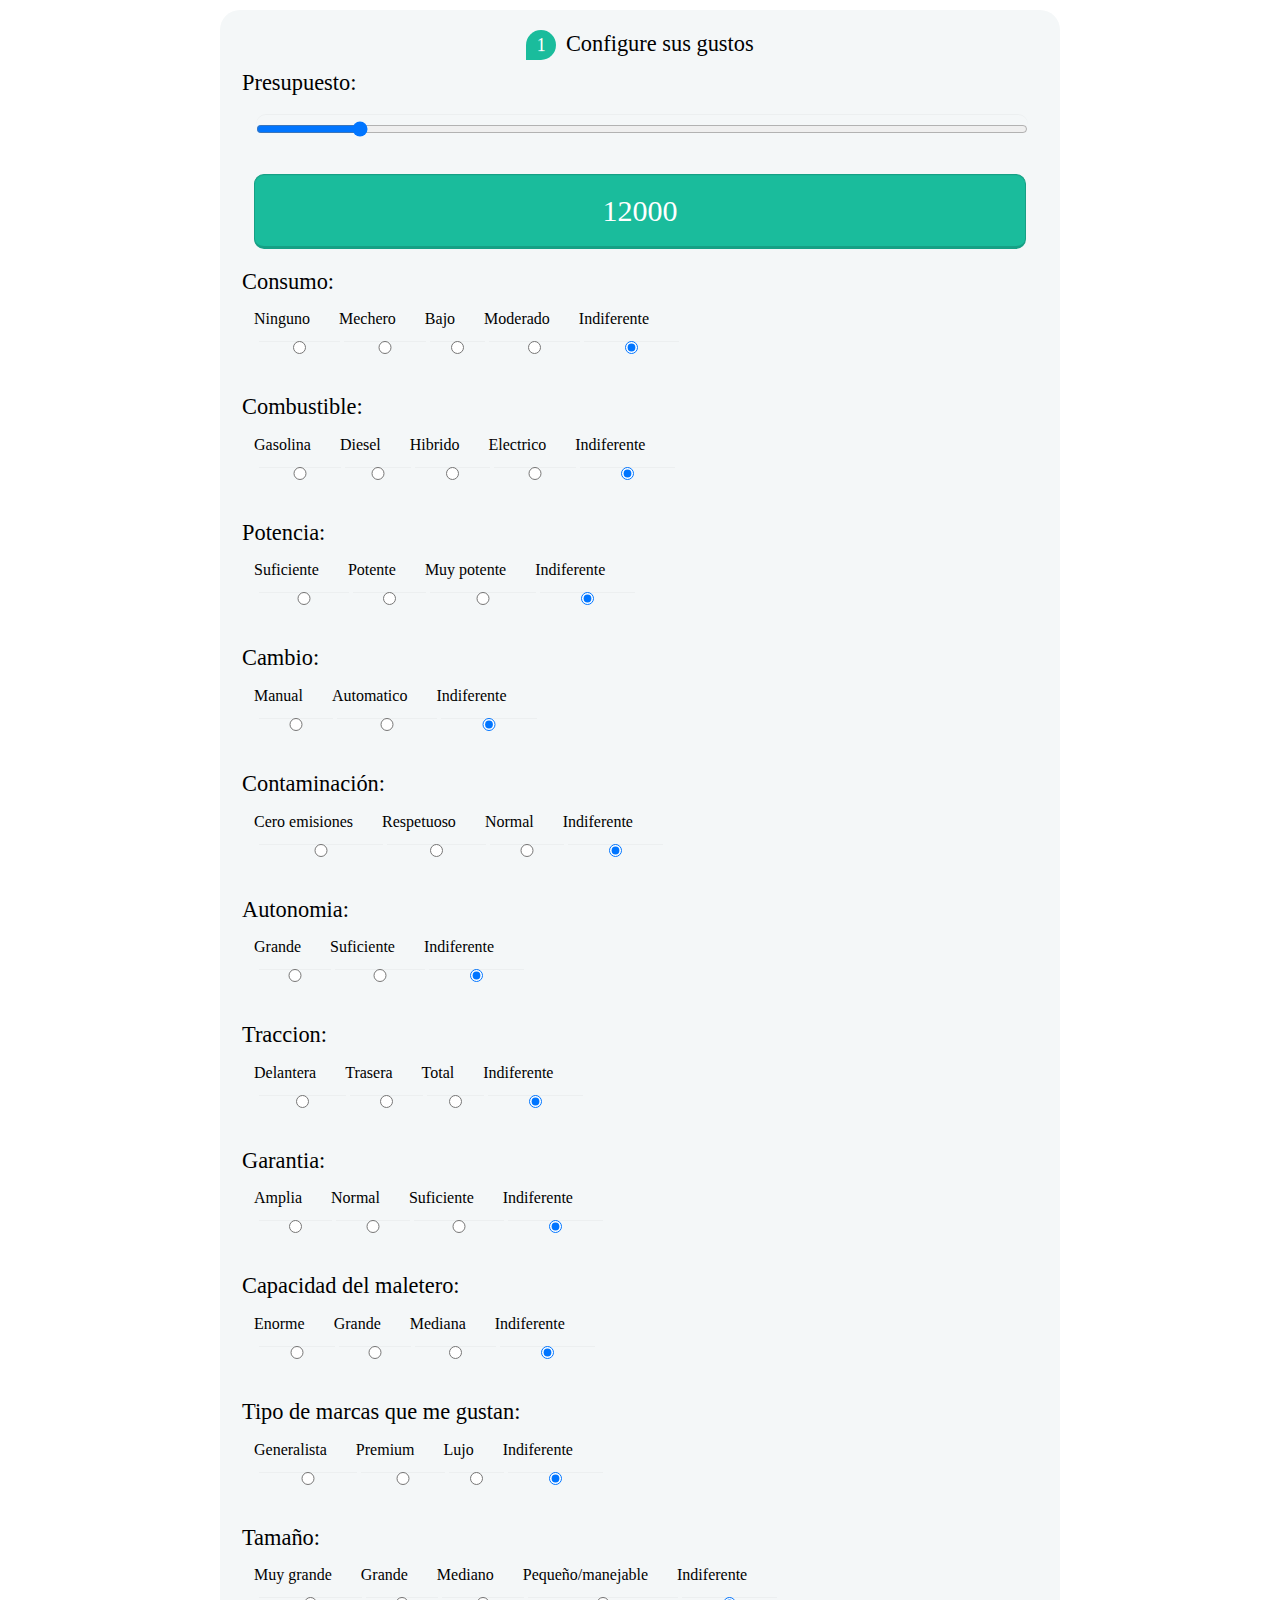
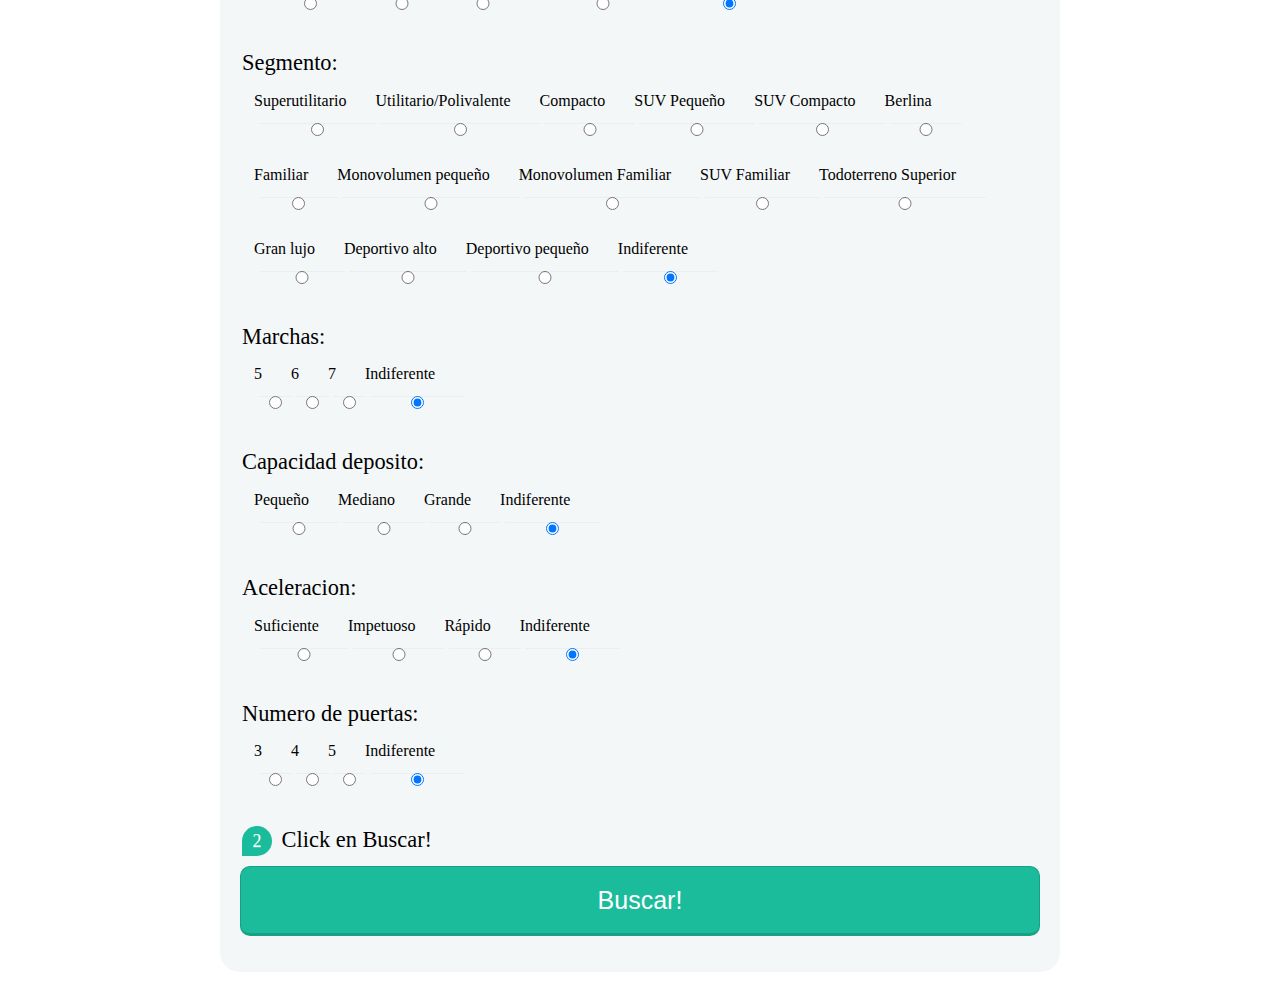
==== commit 2eb0976f: "Casi hecho!!" ====
--- a/CarRecommender/templates/student.html
+++ b/CarRecommender/templates/student.html
@@ -6,7 +6,7 @@
             display: inline-block;
         }   
         .form-style-5{
-            max-width: 700px;
+            max-width: 800px;
             padding: 10px 20px;
             background: #f4f7f8;
             margin: 10px auto;
@@ -130,7 +130,7 @@
               <legend>Consumo:</legend>
               <fieldset id="fieldgroup">
                 <div class="wrap">
-                  <label for="contactChoice1">Gasto 0, electrico</label>
+                  <label for="contactChoice1">Ninguno</label>
                   <input type="radio"
                   name="Consumo" value="0">
                   </div>
@@ -140,12 +140,12 @@
                  name="Consumo" value="0.2">
                   </div>
                   <div class="wrap">
-                <label for="contactChoice1">Poco gaston</label>
+                <label for="contactChoice1">Bajo</label>
                 <input type="radio"
                  name="Consumo" value="0.35">
                   </div>
                 <div class="wrap">
-                <label for="contactChoice2">Consumo moderad0</label>
+                <label for="contactChoice2">Moderado</label>
                 <input type="radio"
                  name="Consumo" value="0.5">
                   </div>
@@ -189,7 +189,7 @@
               <legend>Potencia:</legend>
               <fieldset id="groupPotencia">  
                   <div class="wrap">
-                <label for="contactChoice1">Agil</label>                
+                <label for="contactChoice1">Suficiente</label>                
                  <input type="radio"
                  name="Potencia" value="0.2">
                   </div>
@@ -237,7 +237,7 @@
               <legend>Contaminación:</legend>
               <fieldset id="groupCo2">
                   <div class="wrap">
-                <label for="contactChoice1">Muy limpio</label>                
+                <label for="contactChoice1">Cero emisiones</label>                
                 <input type="radio"
                  name="Co2" value="0">
                   </div>
@@ -261,7 +261,7 @@
               <legend>Autonomia:</legend>
               <fieldset id="groupAutonomia">
                   <div class="wrap">
-                <label for="contactChoice1">Capaz de hacer muchos kms sin repostar</label>                  
+                <label for="contactChoice1">Grande</label>                  
                 <input type="radio"
                  name="Autonomia" value="1">
                   </div>
@@ -316,7 +316,7 @@
                   <div class="wrap">
                 <label for="contactChoice2">Suficiente</label>   
                 <input type="radio"
-                 name="Garantia" value="0.15" checked="checked">
+                 name="Garantia" value="0.15">
                   </div>
                   <div class="wrap">
                 <label for="contactChoice2">Indiferente</label>
@@ -328,7 +328,7 @@
               <legend>Capacidad del maletero:</legend>
               <fieldset id="groupMaletero">
                   <div class="wrap">
-                <label for="contactChoice1">La mayor posible</label>                 
+                <label for="contactChoice1">Enorme</label>                 
                 <input type="radio"
                  name="Maletero" value="1">
                   </div>
@@ -349,7 +349,7 @@
                   </div>
               </fieldset>
 
-              <legend>Tipo de marcas que busco:</legend>
+              <legend>Tipo de marcas que me gustan:</legend>
               <fieldset id="groupMarcas">  
                   <div class="wrap">
                 <label for="contactChoice1">Generalista</label>                  
@@ -376,7 +376,7 @@
               <legend>Tamaño:</legend>
               <fieldset id="groupTamaño">
                   <div class="wrap">
-                <label for="contactChoice1">Muy espacioso</label>                  
+                <label for="contactChoice1">Muy grande</label>                  
                 <input type="radio"
                  name="Tamaño" value="1">
                   </div>
@@ -391,7 +391,7 @@
                  name="Tamaño" value="0.4">
                   </div>
                   <div class="wrap">
-                <label for="contactChoice2">Pequeño y manejable</label>
+                <label for="contactChoice2">Pequeño/manejable</label>
                 <input type="radio"
                  name="Tamaño" value="0.1">
                   </div>
@@ -537,7 +537,7 @@
                  name="Aceleracion" value="0.1">
                   </div>
                   <div class="wrap">
-                <label for="contactChoice1">Ágil</label>
+                <label for="contactChoice1">Impetuoso</label>
                 <input type="radio"
                  name="Aceleracion" value="0.3">
                   </div>
